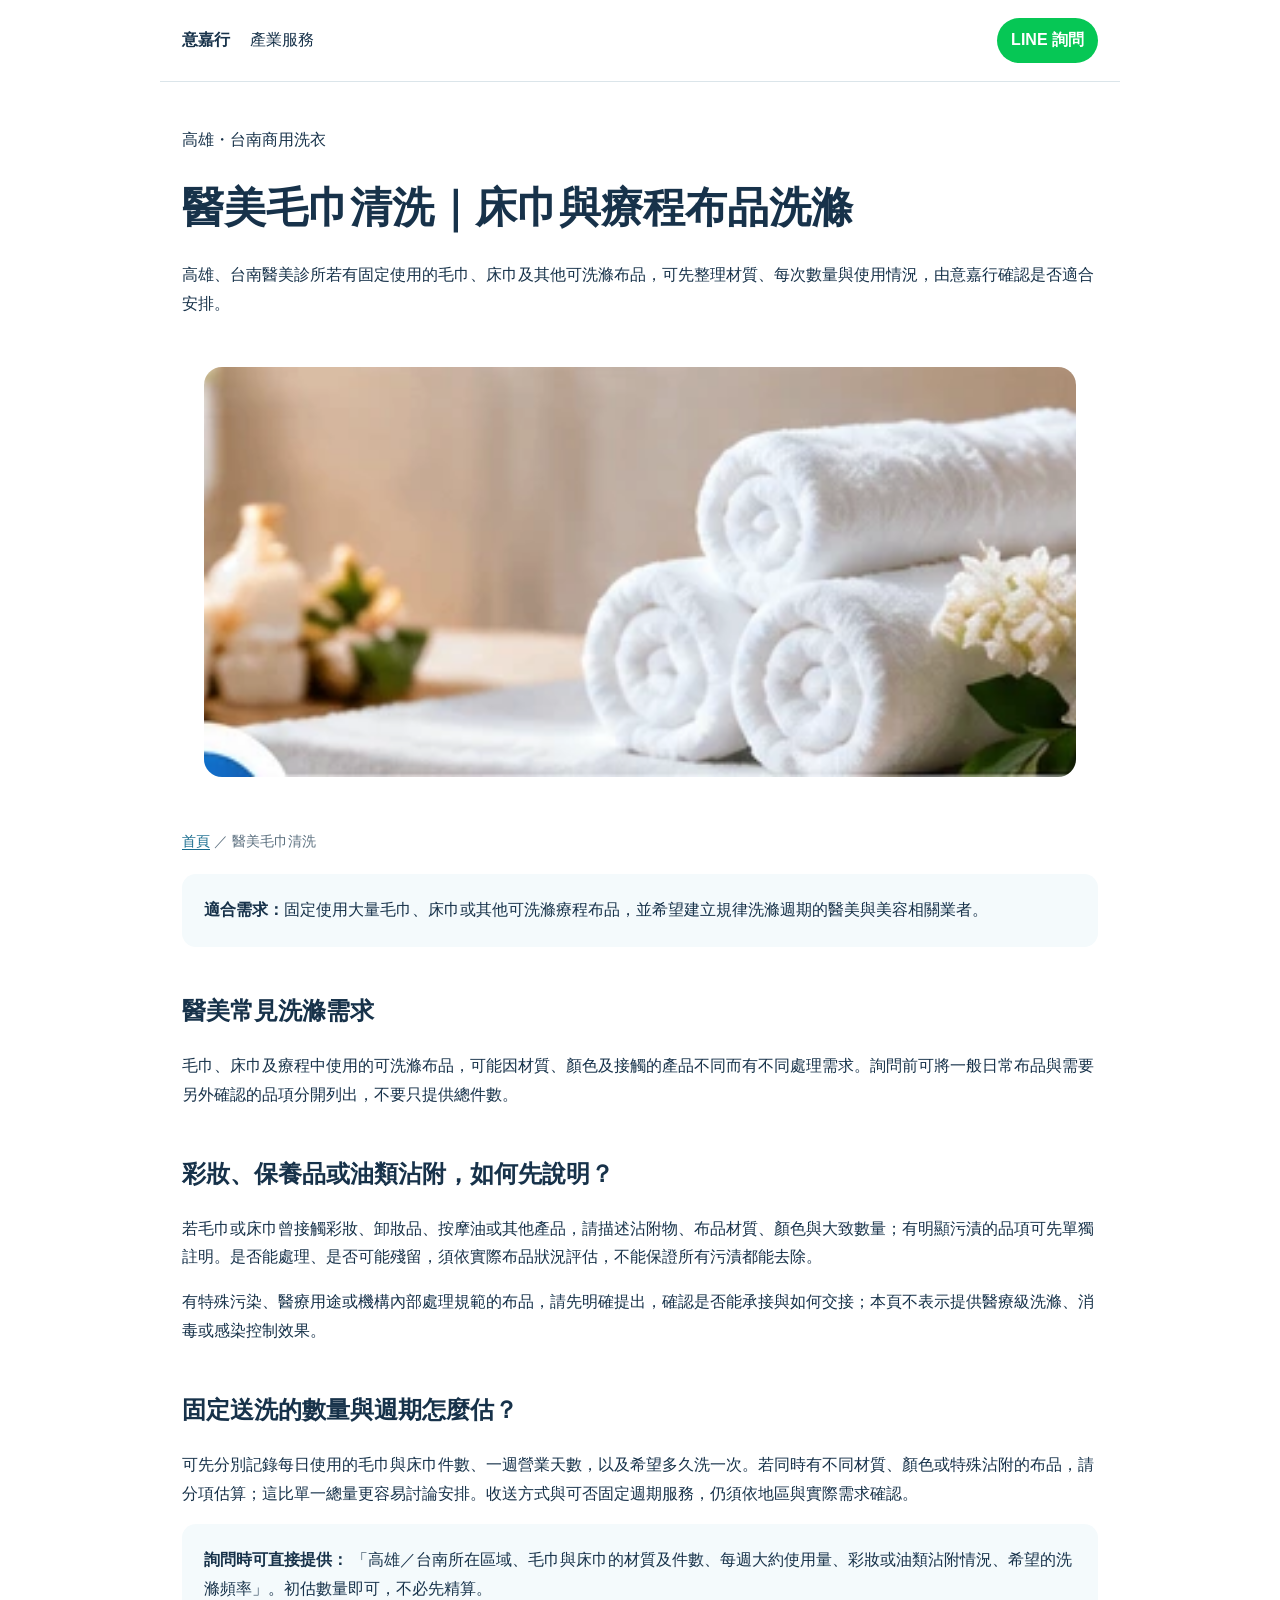
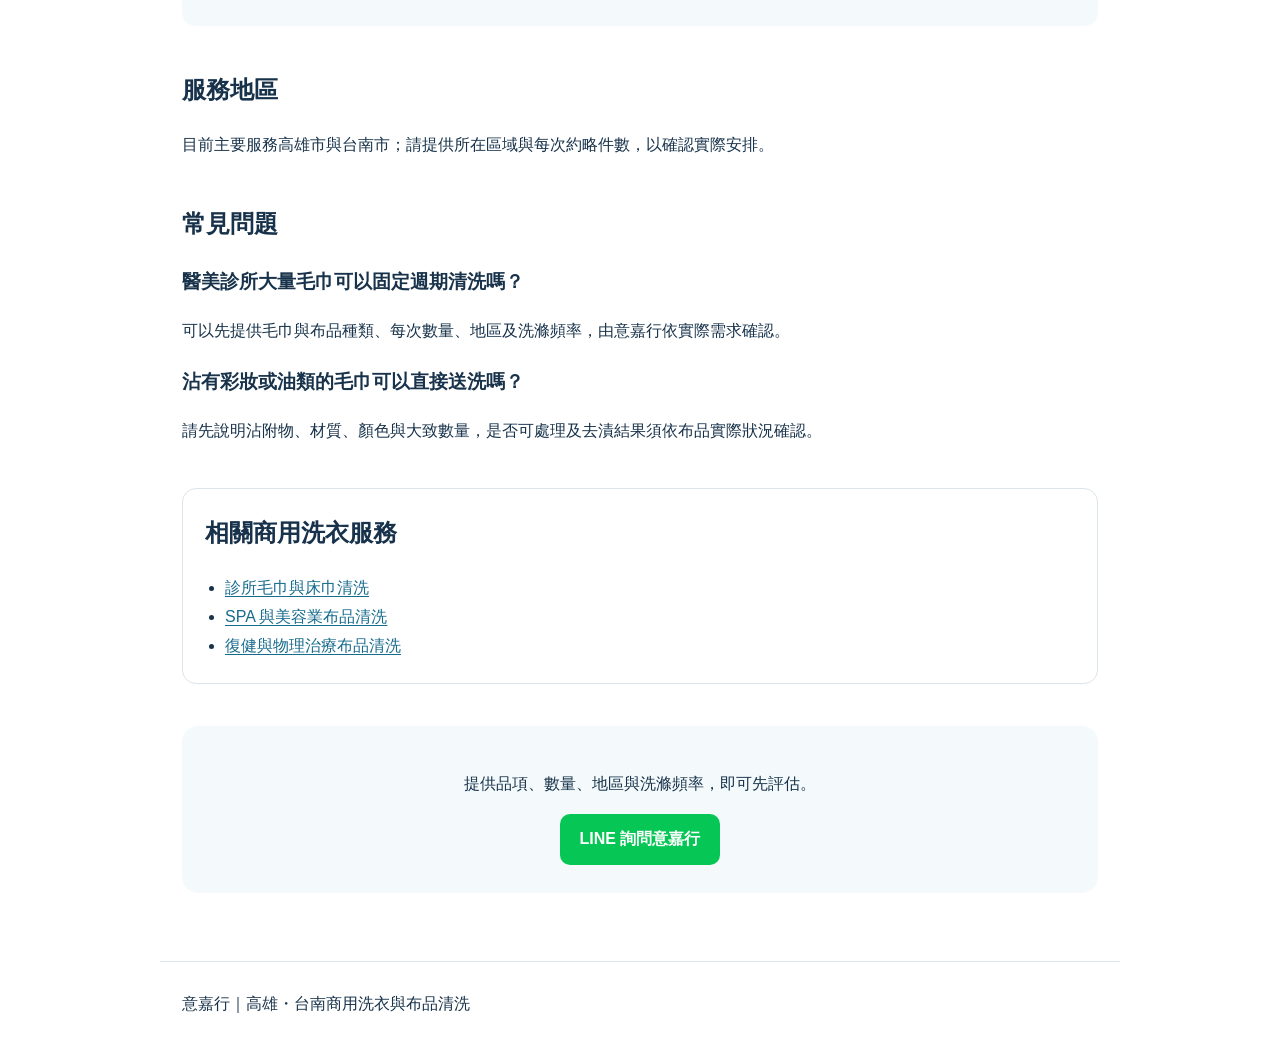
==== aesthetic-laundry.html @ 93cf802d "Add practical aesthetic laundry intake guidance" ====
<!doctype html>
<html lang="zh-Hant">
  <head>
    <meta charset="utf-8" />
    <meta name="viewport" content="width=device-width,initial-scale=1" />
    <title>高雄醫美毛巾清洗｜床巾與商用布品洗滌｜意嘉行</title>
    <meta
      name="description"
      content="高雄醫美毛巾與床巾清洗怎麼詢問？先整理材質、每週使用量、彩妝或油類沾附情況與洗滌頻率。意嘉行服務高雄、台南，實際可承接品項須確認。"
    />
    <meta name="robots" content="index,follow" />
    <meta name="theme-color" content="#17324a" />
    <meta property="og:locale" content="zh_TW" />
    <meta property="og:type" content="website" />
    <meta property="og:site_name" content="意嘉行" />
    <meta property="og:title" content="高雄醫美毛巾清洗｜意嘉行" />
    <meta
      property="og:description"
      content="高雄、台南醫美診所毛巾、床巾與可洗滌布品的商用洗衣服務。"
    />
    <meta
      property="og:url"
      content="https://dsf430-stack.github.io/myfirstproject/aesthetic-laundry.html"
    />
    <meta
      property="og:image"
      content="https://dsf430-stack.github.io/myfirstproject/service-linens.webp"
    />
    <link
      rel="canonical"
      href="https://dsf430-stack.github.io/myfirstproject/aesthetic-laundry.html"
    />
    <link rel="icon" href="favicon.svg" type="image/svg+xml" />
    <style>
      body {
        margin: 0;
        font-family: Arial, "Noto Sans TC", sans-serif;
        color: #17324a;
        line-height: 1.8;
      }
      header,
      main,
      footer {
        max-width: 960px;
        margin: auto;
        padding: 28px 22px;
      }
      nav {
        padding: 18px 22px;
        border-bottom: 1px solid #dbe5ea;
      }
      nav a {
        color: #17324a;
        text-decoration: none;
        margin-right: 18px;
      }
      h1 {
        font-size: 42px;
        line-height: 1.2;
      }
      h2 {
        margin-top: 42px;
      }
      .box {
        background: #f4fafc;
        padding: 22px;
        border-radius: 14px;
      }
      footer {
        border-top: 1px solid #dbe5ea;
        margin-top: 40px;
      }
    </style>
    <link rel="stylesheet" href="service-pages.css" />
    <script type="application/ld+json">
      {
        "@context": "https://schema.org",
        "@graph": [
          {
            "@type": "Service",
            "@id": "https://dsf430-stack.github.io/myfirstproject/aesthetic-laundry.html#service",
            "url": "https://dsf430-stack.github.io/myfirstproject/aesthetic-laundry.html",
            "name": "醫美毛巾與布品清洗服務",
            "provider": {
              "@id": "https://dsf430-stack.github.io/myfirstproject/#business"
            },
            "areaServed": ["高雄市", "台南市"],
            "serviceType": [
              "醫美毛巾清洗",
              "床巾清洗",
              "療程布品清洗",
              "商用洗衣"
            ]
          },
          {
            "@type": "WebPage",
            "@id": "https://dsf430-stack.github.io/myfirstproject/aesthetic-laundry.html#webpage",
            "url": "https://dsf430-stack.github.io/myfirstproject/aesthetic-laundry.html",
            "name": "高雄醫美毛巾清洗｜床巾與商用布品洗滌｜意嘉行",
            "isPartOf": {
              "@id": "https://dsf430-stack.github.io/myfirstproject/#website"
            },
            "about": {
              "@id": "https://dsf430-stack.github.io/myfirstproject/aesthetic-laundry.html#service"
            },
            "inLanguage": "zh-Hant"
          },
          {
            "@type": "BreadcrumbList",
            "itemListElement": [
              {
                "@type": "ListItem",
                "position": 1,
                "name": "意嘉行",
                "item": "https://dsf430-stack.github.io/myfirstproject/"
              },
              {
                "@type": "ListItem",
                "position": 2,
                "name": "醫美毛巾清洗",
                "item": "https://dsf430-stack.github.io/myfirstproject/aesthetic-laundry.html"
              }
            ]
          },
          {
            "@type": "FAQPage",
            "mainEntity": [
              {
                "@type": "Question",
                "name": "醫美診所大量毛巾可以固定週期清洗嗎？",
                "acceptedAnswer": {
                  "@type": "Answer",
                  "text": "可以先提供毛巾與布品種類、每次數量、地區及洗滌頻率，由意嘉行依實際需求確認。"
                }
              },
              {
                "@type": "Question",
                "name": "沾有彩妝或油類的毛巾可以直接送洗嗎？",
                "acceptedAnswer": {
                  "@type": "Answer",
                  "text": "請先說明沾附物、材質、顏色與大致數量，是否可處理及去漬結果須依布品實際狀況確認。"
                }
              }
            ]
          }
        ]
      }
    </script>
  </head>
  <body>
    <nav>
      <a href="./"><b>意嘉行</b></a
      ><a href="./#industries">產業服務</a
      ><a class="cta" href="./#contact">LINE 詢問</a>
    </nav>
    <header>
      <p>高雄・台南商用洗衣</p>
      <h1>醫美毛巾清洗｜床巾與療程布品洗滌</h1>
      <p>
        高雄、台南醫美診所若有固定使用的毛巾、床巾及其他可洗滌布品，可先整理材質、每次數量與使用情況，由意嘉行確認是否適合安排。
      </p>
    </header>
    <figure class="service-photo">
      <img src="service-linens.webp" alt="商用毛巾與床巾洗滌布品示意" loading="eager" decoding="async" />
    </figure>
    <main>
      <div class="breadcrumb"><a href="./">首頁</a> ／ 醫美毛巾清洗</div>
      <div class="box">
        <strong>適合需求：</strong
        >固定使用大量毛巾、床巾或其他可洗滌療程布品，並希望建立規律洗滌週期的醫美與美容相關業者。
      </div>
      <h2>醫美常見洗滌需求</h2>
      <p>
        毛巾、床巾及療程中使用的可洗滌布品，可能因材質、顏色及接觸的產品不同而有不同處理需求。詢問前可將一般日常布品與需要另外確認的品項分開列出，不要只提供總件數。
      </p>
      <h2>彩妝、保養品或油類沾附，如何先說明？</h2>
      <p>
        若毛巾或床巾曾接觸彩妝、卸妝品、按摩油或其他產品，請描述沾附物、布品材質、顏色與大致數量；有明顯污漬的品項可先單獨註明。是否能處理、是否可能殘留，須依實際布品狀況評估，不能保證所有污漬都能去除。
      </p>
      <p>
        有特殊污染、醫療用途或機構內部處理規範的布品，請先明確提出，確認是否能承接與如何交接；本頁不表示提供醫療級洗滌、消毒或感染控制效果。
      </p>
      <h2>固定送洗的數量與週期怎麼估？</h2>
      <p>
        可先分別記錄每日使用的毛巾與床巾件數、一週營業天數，以及希望多久洗一次。若同時有不同材質、顏色或特殊沾附的布品，請分項估算；這比單一總量更容易討論安排。收送方式與可否固定週期服務，仍須依地區與實際需求確認。
      </p>
      <div class="box">
        <strong>詢問時可直接提供：</strong>
        「高雄／台南所在區域、毛巾與床巾的材質及件數、每週大約使用量、彩妝或油類沾附情況、希望的洗滌頻率」。初估數量即可，不必先精算。
      </div>
      <h2>服務地區</h2>
      <p>目前主要服務高雄市與台南市；請提供所在區域與每次約略件數，以確認實際安排。</p>
      <h2>常見問題</h2>
      <h3>醫美診所大量毛巾可以固定週期清洗嗎？</h3>
      <p>
        可以先提供毛巾與布品種類、每次數量、地區及洗滌頻率，由意嘉行依實際需求確認。
      </p>
      <h3>沾有彩妝或油類的毛巾可以直接送洗嗎？</h3>
      <p>
        請先說明沾附物、材質、顏色與大致數量，是否可處理及去漬結果須依布品實際狀況確認。
      </p>
      <section class="related">
        <h2>相關商用洗衣服務</h2>
        <ul>
          <li><a href="clinic-laundry.html">診所毛巾與床巾清洗</a></li>
          <li><a href="salon-spa-laundry.html">SPA 與美容業布品清洗</a></li>
          <li><a href="rehab-laundry.html">復健與物理治療布品清洗</a></li>
        </ul>
      </section>
      <div class="contact-cta">
        <p>提供品項、數量、地區與洗滌頻率，即可先評估。</p>
        <a href="https://line.me/ti/p/~gov1977" target="_blank" rel="noopener"
          >LINE 詢問意嘉行</a
        >
      </div>
    </main>
    <footer>意嘉行｜高雄・台南商用洗衣與布品清洗</footer>
  </body>
</html>
---- service-pages.css ----
:root {
  --ink: #17324a;
  --muted: #5d7180;
  --line: #dbe5ea;
  --soft: #f4fafc;
  --link: #176b8d;
}
* {
  box-sizing: border-box;
}
html {
  scroll-behavior: smooth;
}
body {
  overflow-wrap: break-word;
}
nav {
  display: flex;
  align-items: center;
  gap: 20px;
  max-width: 960px;
  margin: auto;
  white-space: nowrap;
}
nav a {
  margin: 0;
}
nav .cta {
  margin-left: auto;
  background: #06c755;
  color: #fff;
  padding: 8px 14px;
  border-radius: 999px;
  font-weight: 700;
}
.breadcrumb {
  font-size: 14px;
  color: var(--muted);
  margin-bottom: 20px;
}
.breadcrumb a,
.related a,
main a {
  color: var(--link);
  text-decoration: underline;
  text-underline-offset: 3px;
}
.related {
  margin-top: 42px;
  padding: 22px;
  border: 1px solid var(--line);
  border-radius: 14px;
}
.related h2 {
  margin-top: 0;
}
.related ul {
  padding-left: 20px;
  margin-bottom: 0;
}
.contact-cta {
  margin-top: 42px;
  padding: 28px;
  background: var(--soft);
  border-radius: 16px;
  text-align: center;
}
.contact-cta a {
  display: inline-block;
  background: #06c755;
  color: #fff;
  text-decoration: none;
  padding: 11px 20px;
  border-radius: 10px;
  font-weight: 800;
}
@media (max-width: 600px) {
  nav {
    gap: 12px;
    padding: 12px 16px;
    overflow-x: auto;
  }
  nav a {
    font-size: 14px;
  }
  header,
  main,
  footer {
    padding-left: 18px;
    padding-right: 18px;
  }
  h1 {
    font-size: 34px;
    line-height: 1.25;
  }
  h2 {
    font-size: 25px;
    line-height: 1.35;
  }
  .box,
  .related,
  .contact-cta {
    padding: 18px;
  }
}

.service-photo {
  display: block;
  max-width: 916px;
  margin: 4px auto 24px;
  padding: 0 22px;
}
.service-photo img {
  display: block;
  width: 100%;
  max-height: 410px;
  aspect-ratio: 16 / 9;
  object-fit: cover;
  border-radius: 18px;
}
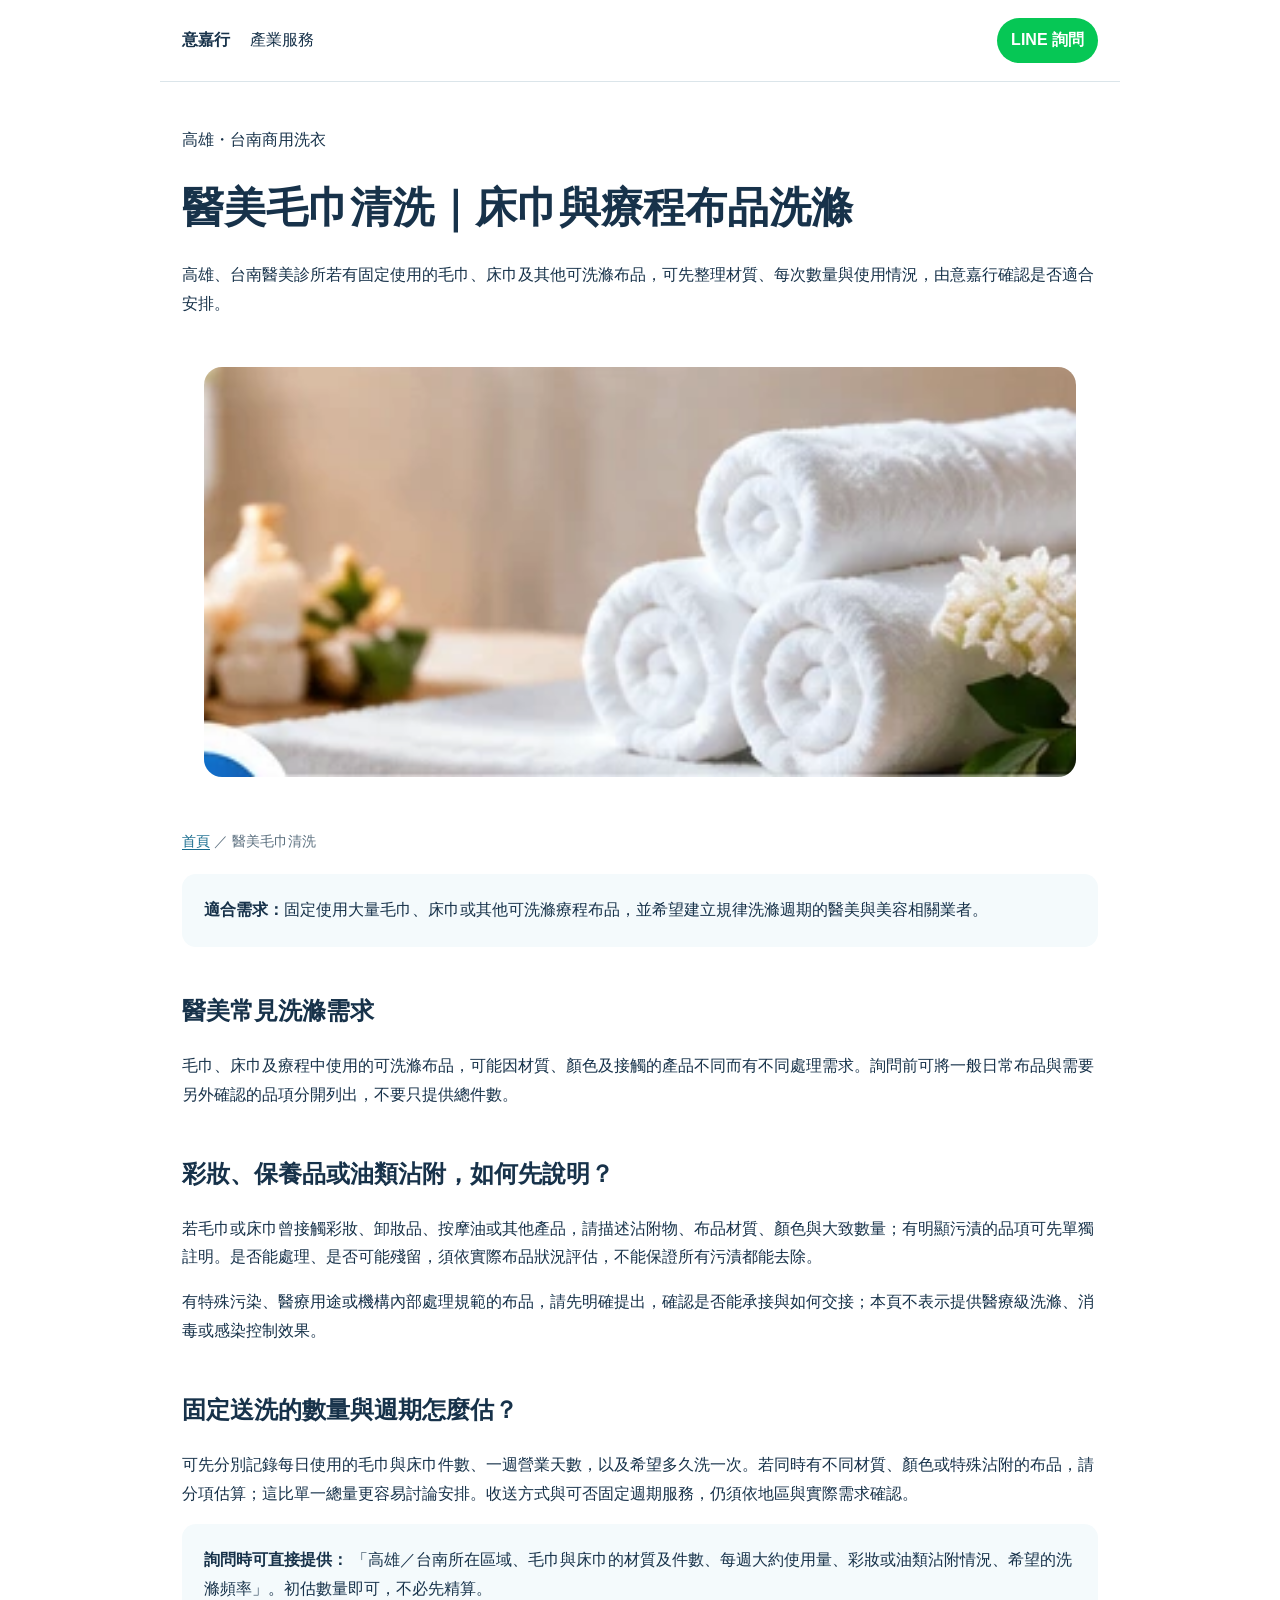
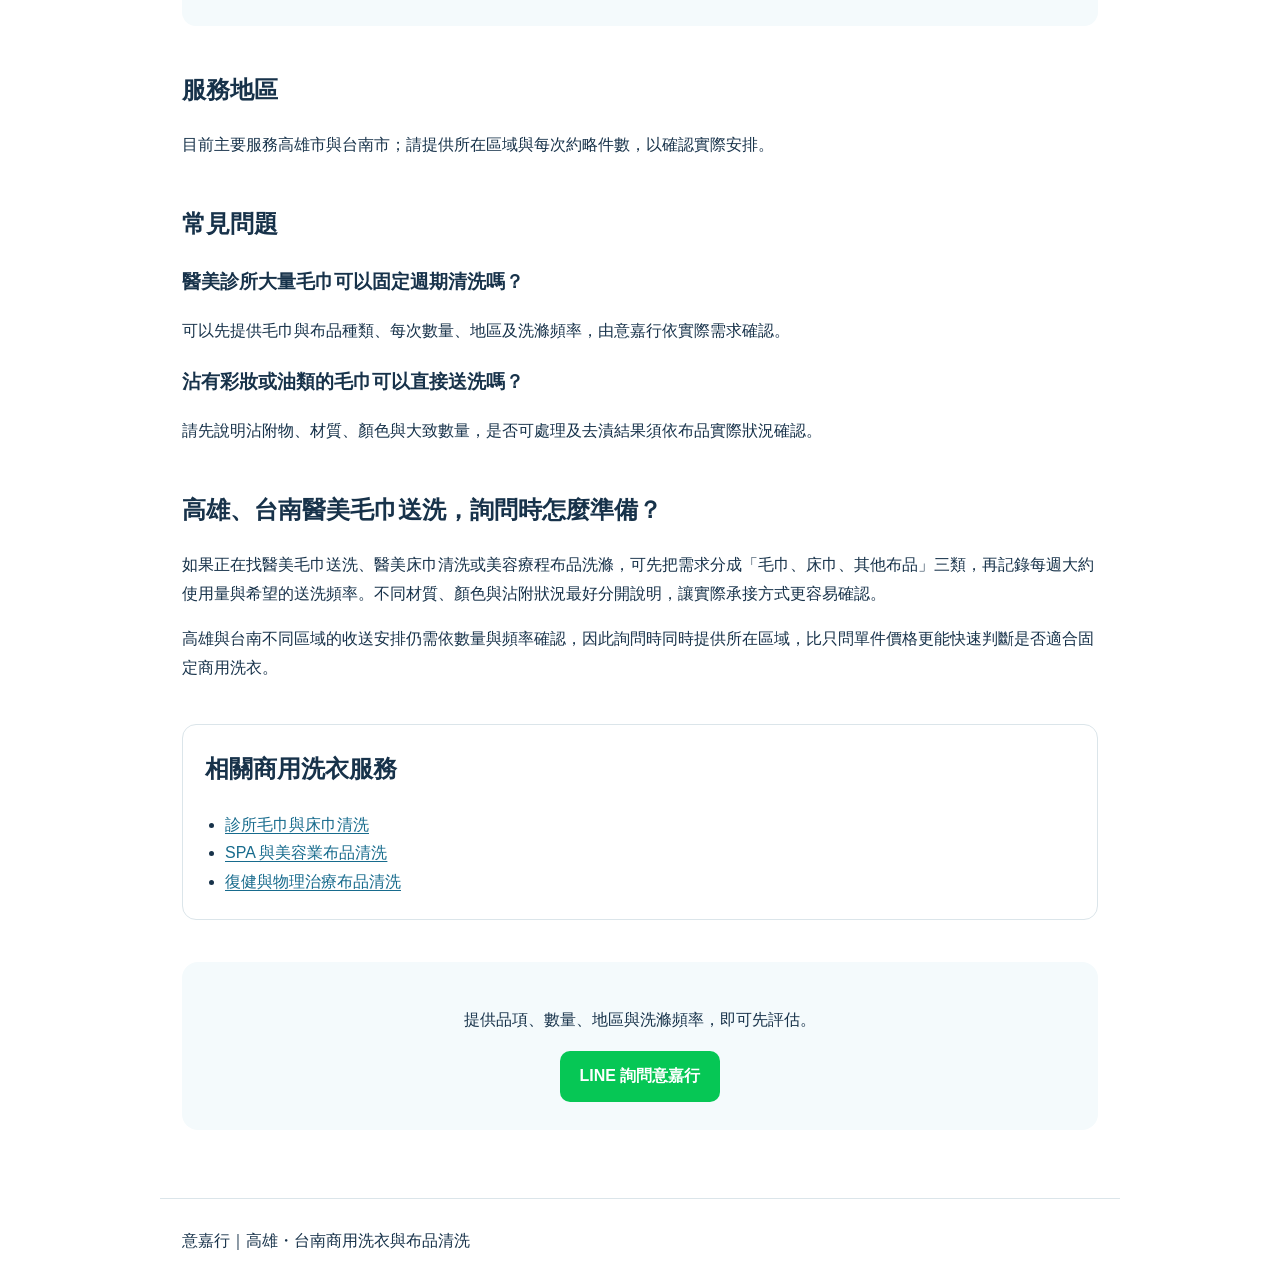
==== commit 47b7be09: "Expand aesthetic-laundry search-intent content" ====
--- a/aesthetic-laundry.html
+++ b/aesthetic-laundry.html
@@ -199,6 +199,11 @@
       <p>
         請先說明沾附物、材質、顏色與大致數量，是否可處理及去漬結果須依布品實際狀況確認。
       </p>
+      <section class="intent-guide">
+        <h2>高雄、台南醫美毛巾送洗，詢問時怎麼準備？</h2>
+        <p>如果正在找醫美毛巾送洗、醫美床巾清洗或美容療程布品洗滌，可先把需求分成「毛巾、床巾、其他布品」三類，再記錄每週大約使用量與希望的送洗頻率。不同材質、顏色與沾附狀況最好分開說明，讓實際承接方式更容易確認。</p>
+        <p>高雄與台南不同區域的收送安排仍需依數量與頻率確認，因此詢問時同時提供所在區域，比只問單件價格更能快速判斷是否適合固定商用洗衣。</p>
+      </section>
       <section class="related">
         <h2>相關商用洗衣服務</h2>
         <ul>
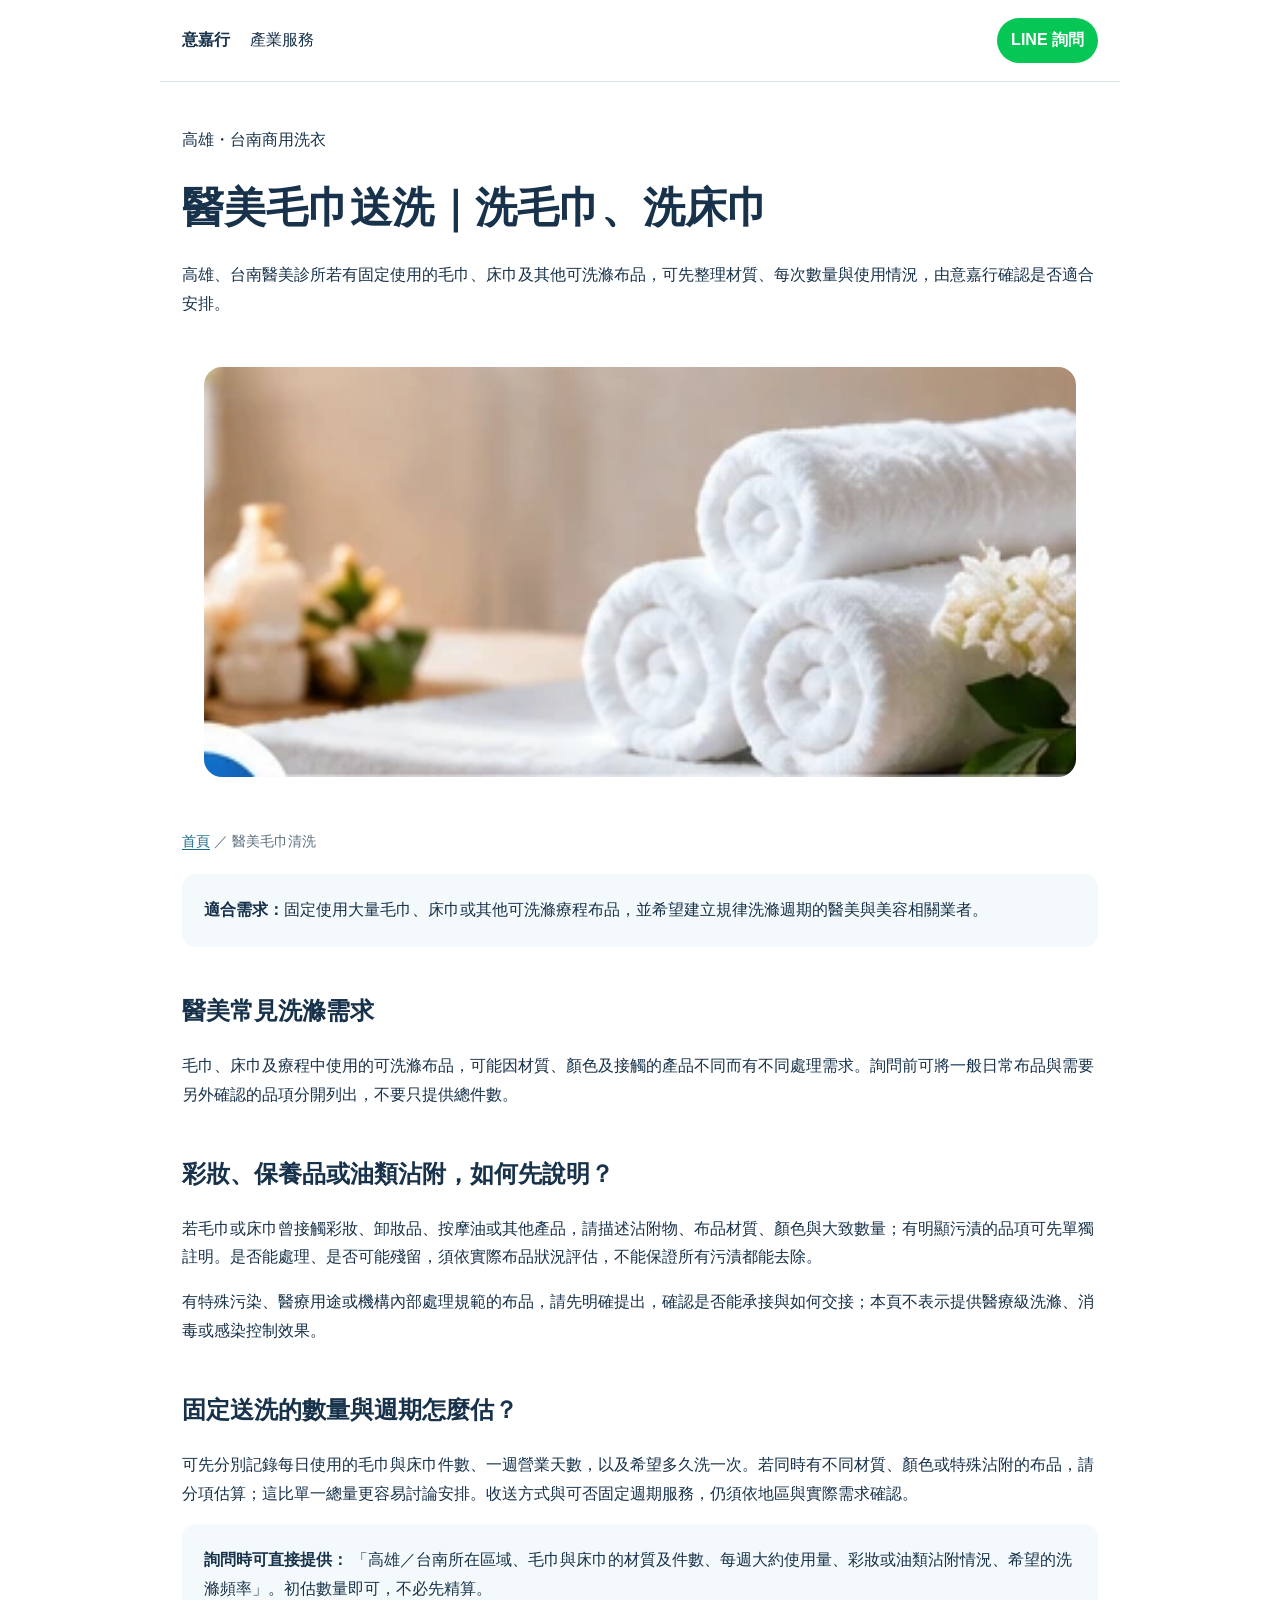
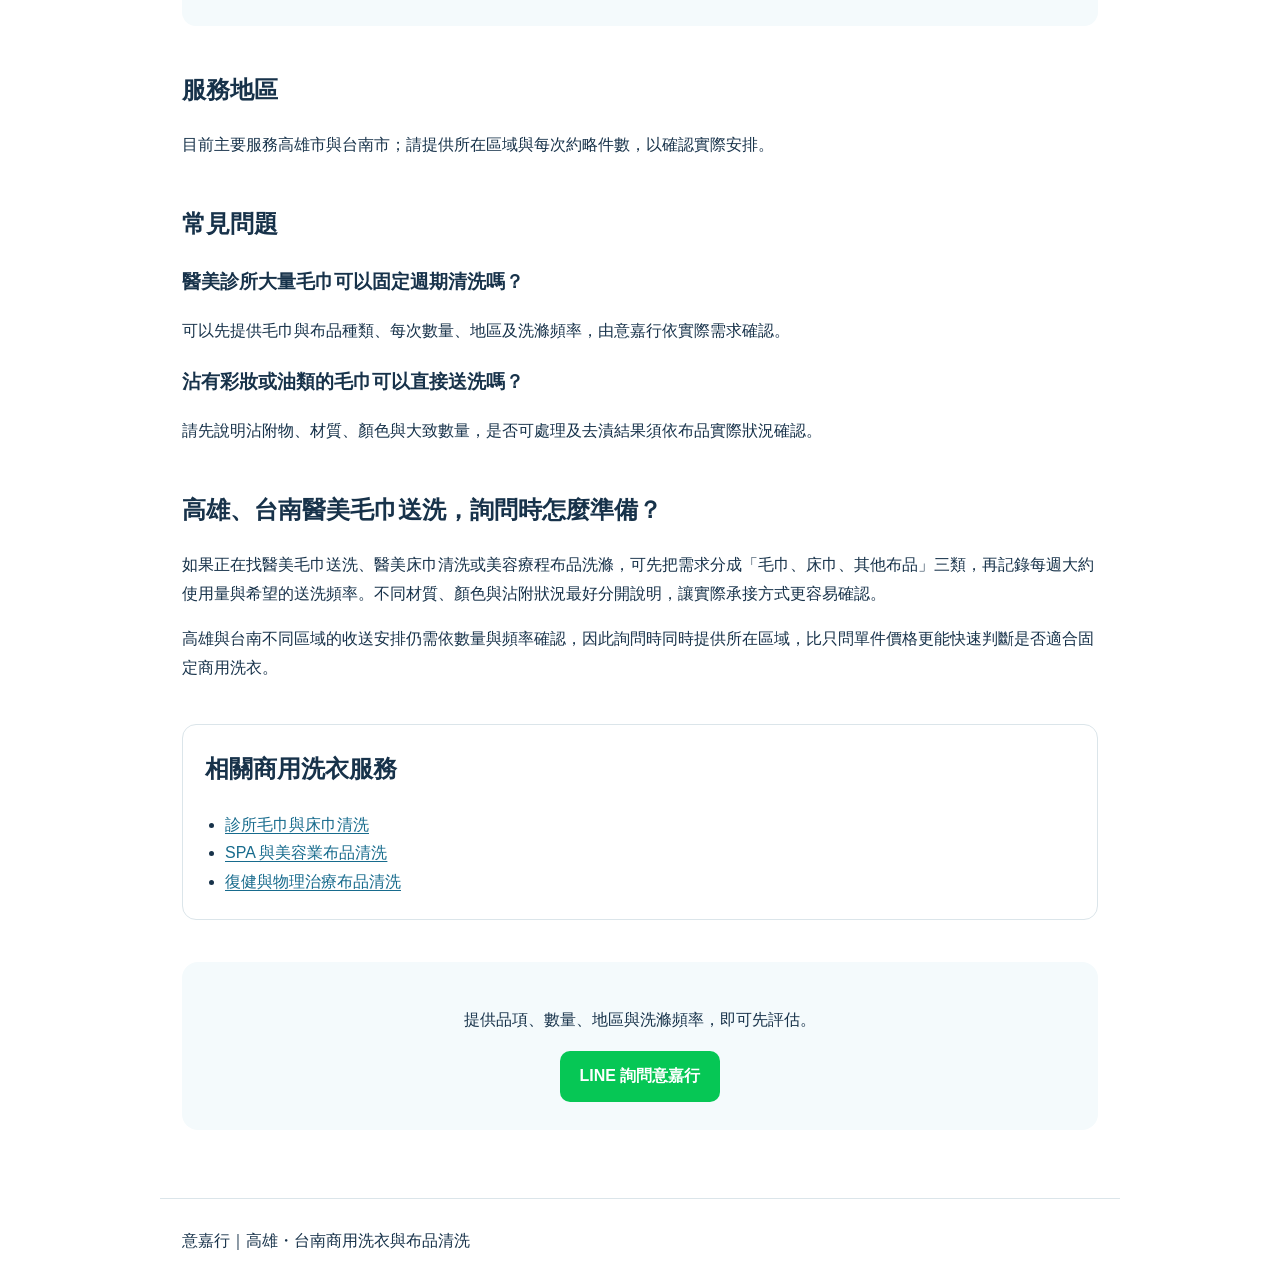
==== commit 6d28d1ff: "Use natural customer search language on aesthetic-laundry.html" ====
--- a/aesthetic-laundry.html
+++ b/aesthetic-laundry.html
@@ -3,7 +3,7 @@
   <head>
     <meta charset="utf-8" />
     <meta name="viewport" content="width=device-width,initial-scale=1" />
-    <title>高雄醫美毛巾清洗｜床巾與商用布品洗滌｜意嘉行</title>
+    <title>醫美毛巾送洗｜高雄台南洗毛巾、洗床巾｜意嘉行</title>
     <meta
       name="description"
       content="高雄醫美毛巾與床巾清洗怎麼詢問？先整理材質、每週使用量、彩妝或油類沾附情況與洗滌頻率。意嘉行服務高雄、台南，實際可承接品項須確認。"
@@ -96,7 +96,7 @@
             "@type": "WebPage",
             "@id": "https://dsf430-stack.github.io/myfirstproject/aesthetic-laundry.html#webpage",
             "url": "https://dsf430-stack.github.io/myfirstproject/aesthetic-laundry.html",
-            "name": "高雄醫美毛巾清洗｜床巾與商用布品洗滌｜意嘉行",
+            "name": "醫美毛巾送洗｜高雄台南洗毛巾、洗床巾｜意嘉行",
             "isPartOf": {
               "@id": "https://dsf430-stack.github.io/myfirstproject/#website"
             },
@@ -155,7 +155,7 @@
     </nav>
     <header>
       <p>高雄・台南商用洗衣</p>
-      <h1>醫美毛巾清洗｜床巾與療程布品洗滌</h1>
+      <h1>醫美毛巾送洗｜洗毛巾、洗床巾</h1>
       <p>
         高雄、台南醫美診所若有固定使用的毛巾、床巾及其他可洗滌布品，可先整理材質、每次數量與使用情況，由意嘉行確認是否適合安排。
       </p>
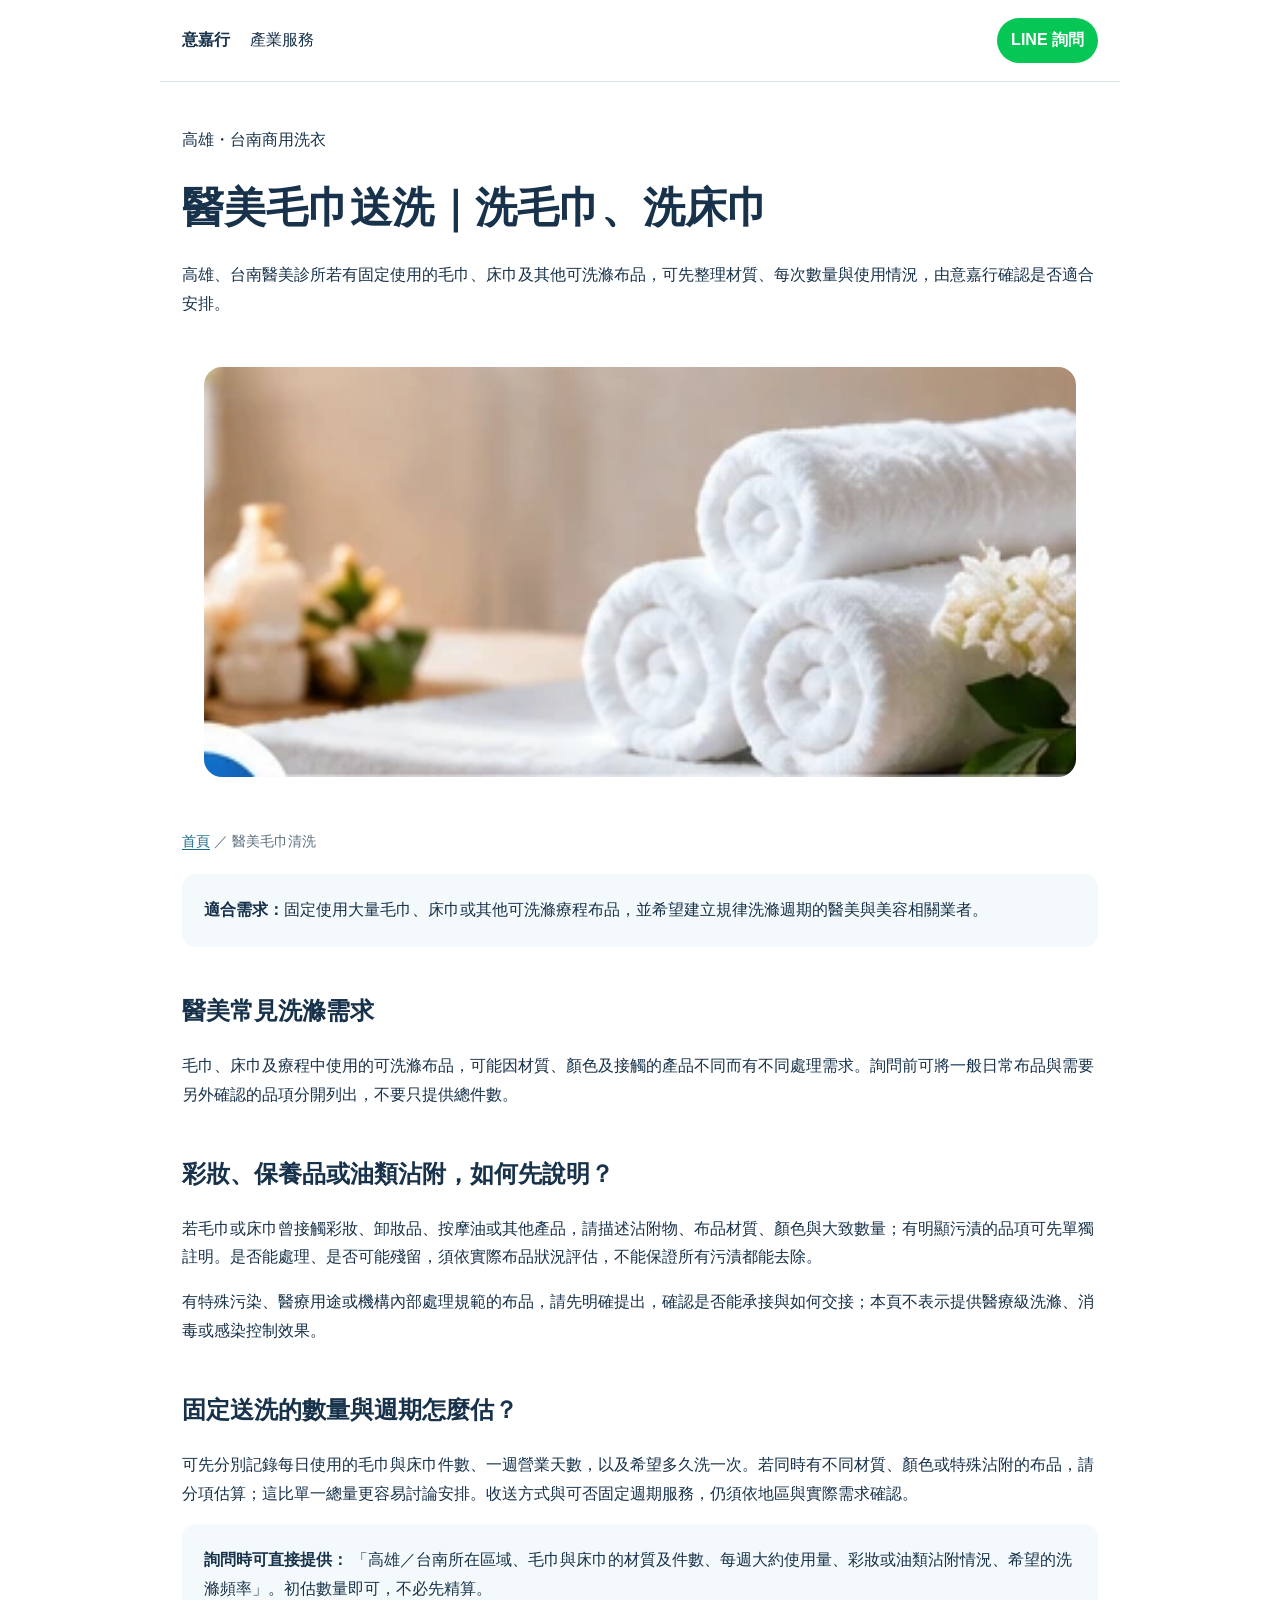
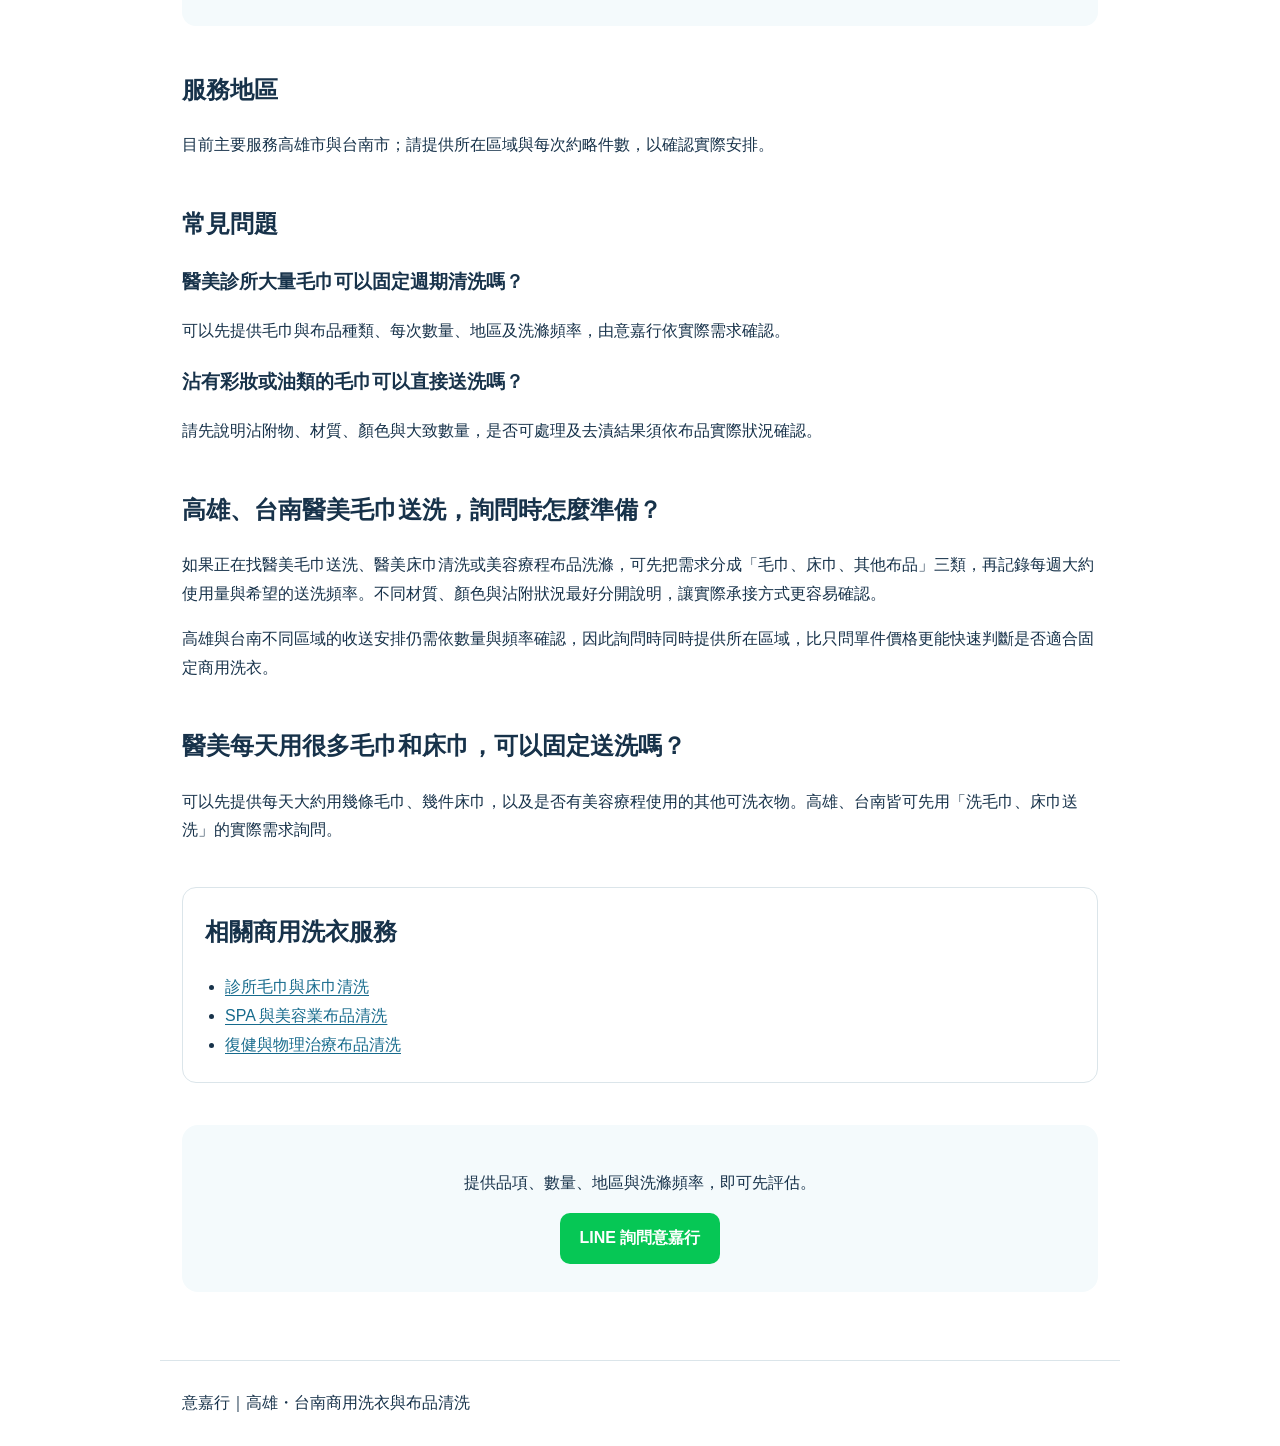
==== commit 4c10e52b: "Add everyday-language search questions to aesthetic-laundry.html" ====
--- a/aesthetic-laundry.html
+++ b/aesthetic-laundry.html
@@ -204,6 +204,7 @@
         <p>如果正在找醫美毛巾送洗、醫美床巾清洗或美容療程布品洗滌，可先把需求分成「毛巾、床巾、其他布品」三類，再記錄每週大約使用量與希望的送洗頻率。不同材質、顏色與沾附狀況最好分開說明，讓實際承接方式更容易確認。</p>
         <p>高雄與台南不同區域的收送安排仍需依數量與頻率確認，因此詢問時同時提供所在區域，比只問單件價格更能快速判斷是否適合固定商用洗衣。</p>
       </section>
+      <section class="intent-guide"><h2>醫美每天用很多毛巾和床巾，可以固定送洗嗎？</h2><p>可以先提供每天大約用幾條毛巾、幾件床巾，以及是否有美容療程使用的其他可洗衣物。高雄、台南皆可先用「洗毛巾、床巾送洗」的實際需求詢問。</p></section>
       <section class="related">
         <h2>相關商用洗衣服務</h2>
         <ul>
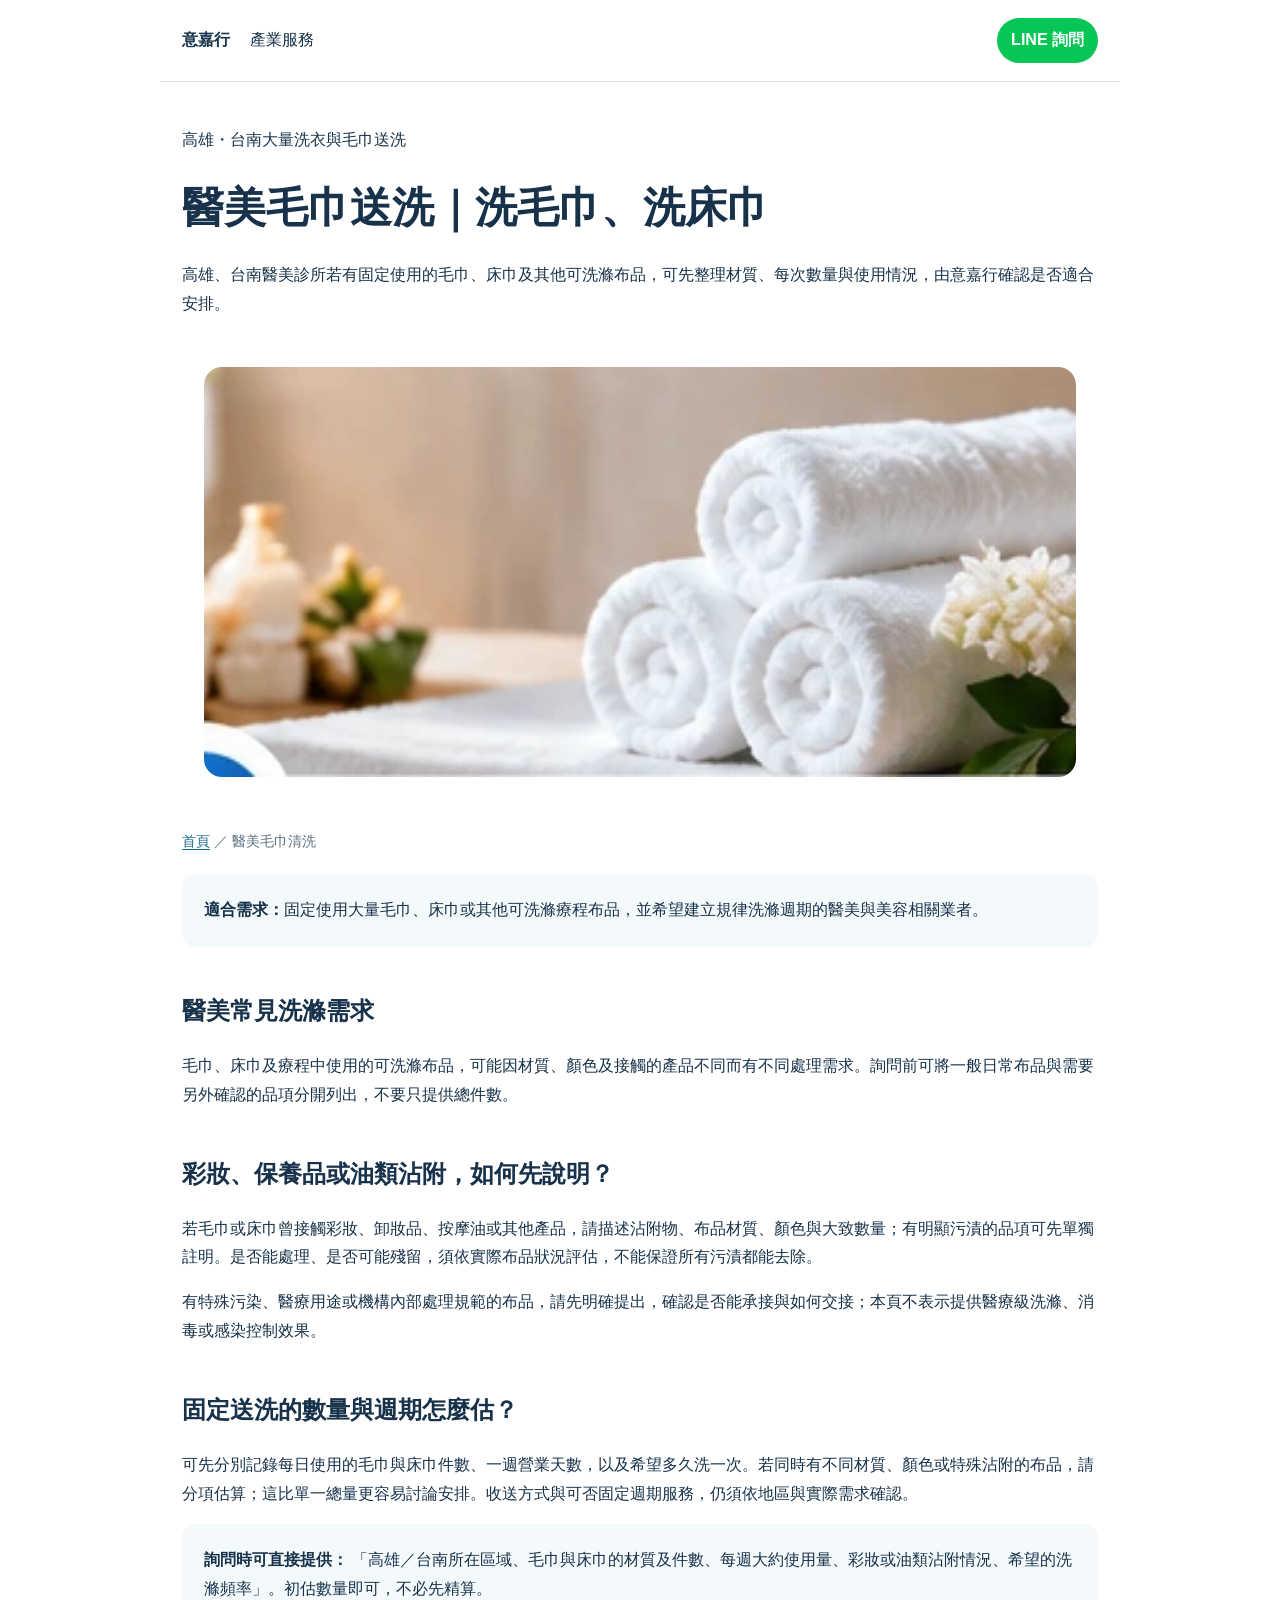
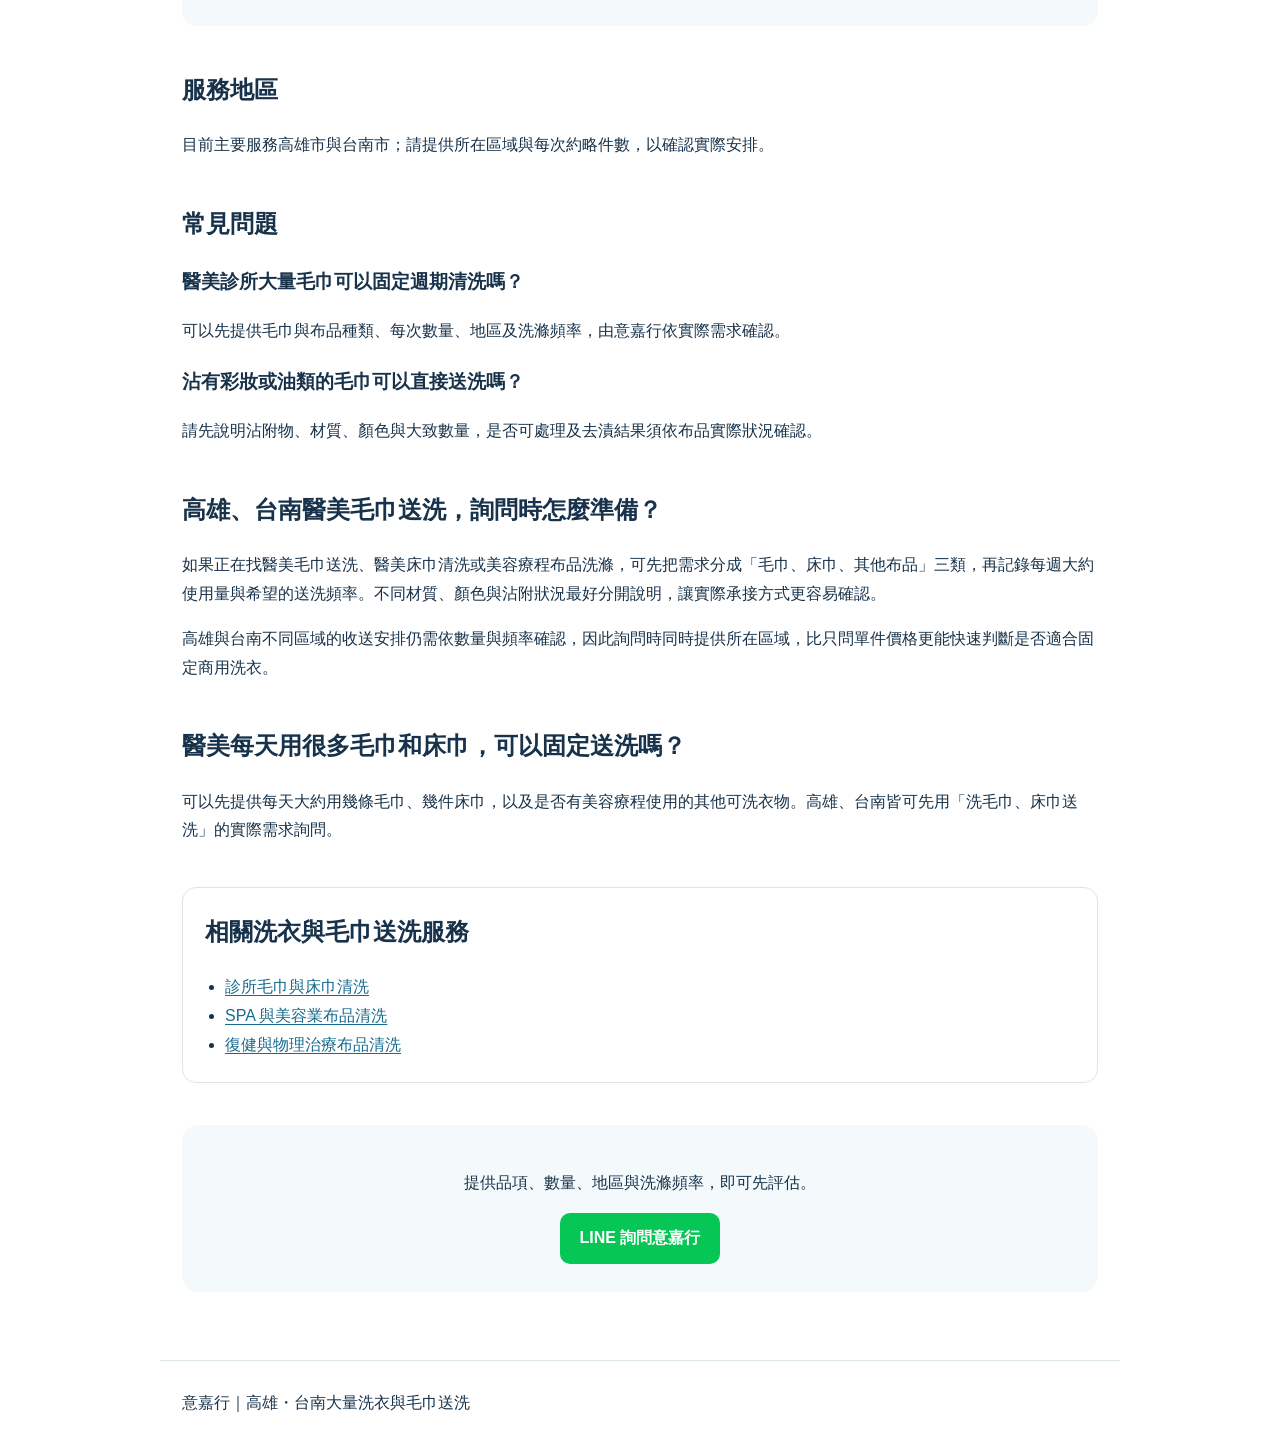
==== commit 07f03fb5: "Reduce repetitive industry jargon on aesthetic-laundry.html" ====
--- a/aesthetic-laundry.html
+++ b/aesthetic-laundry.html
@@ -154,7 +154,7 @@
       ><a class="cta" href="./#contact">LINE 詢問</a>
     </nav>
     <header>
-      <p>高雄・台南商用洗衣</p>
+      <p>高雄・台南大量洗衣與毛巾送洗</p>
       <h1>醫美毛巾送洗｜洗毛巾、洗床巾</h1>
       <p>
         高雄、台南醫美診所若有固定使用的毛巾、床巾及其他可洗滌布品，可先整理材質、每次數量與使用情況，由意嘉行確認是否適合安排。
@@ -206,7 +206,7 @@
       </section>
       <section class="intent-guide"><h2>醫美每天用很多毛巾和床巾，可以固定送洗嗎？</h2><p>可以先提供每天大約用幾條毛巾、幾件床巾，以及是否有美容療程使用的其他可洗衣物。高雄、台南皆可先用「洗毛巾、床巾送洗」的實際需求詢問。</p></section>
       <section class="related">
-        <h2>相關商用洗衣服務</h2>
+        <h2>相關洗衣與毛巾送洗服務</h2>
         <ul>
           <li><a href="clinic-laundry.html">診所毛巾與床巾清洗</a></li>
           <li><a href="salon-spa-laundry.html">SPA 與美容業布品清洗</a></li>
@@ -220,6 +220,6 @@
         >
       </div>
     </main>
-    <footer>意嘉行｜高雄・台南商用洗衣與布品清洗</footer>
+    <footer>意嘉行｜高雄・台南大量洗衣與毛巾送洗</footer>
   </body>
 </html>
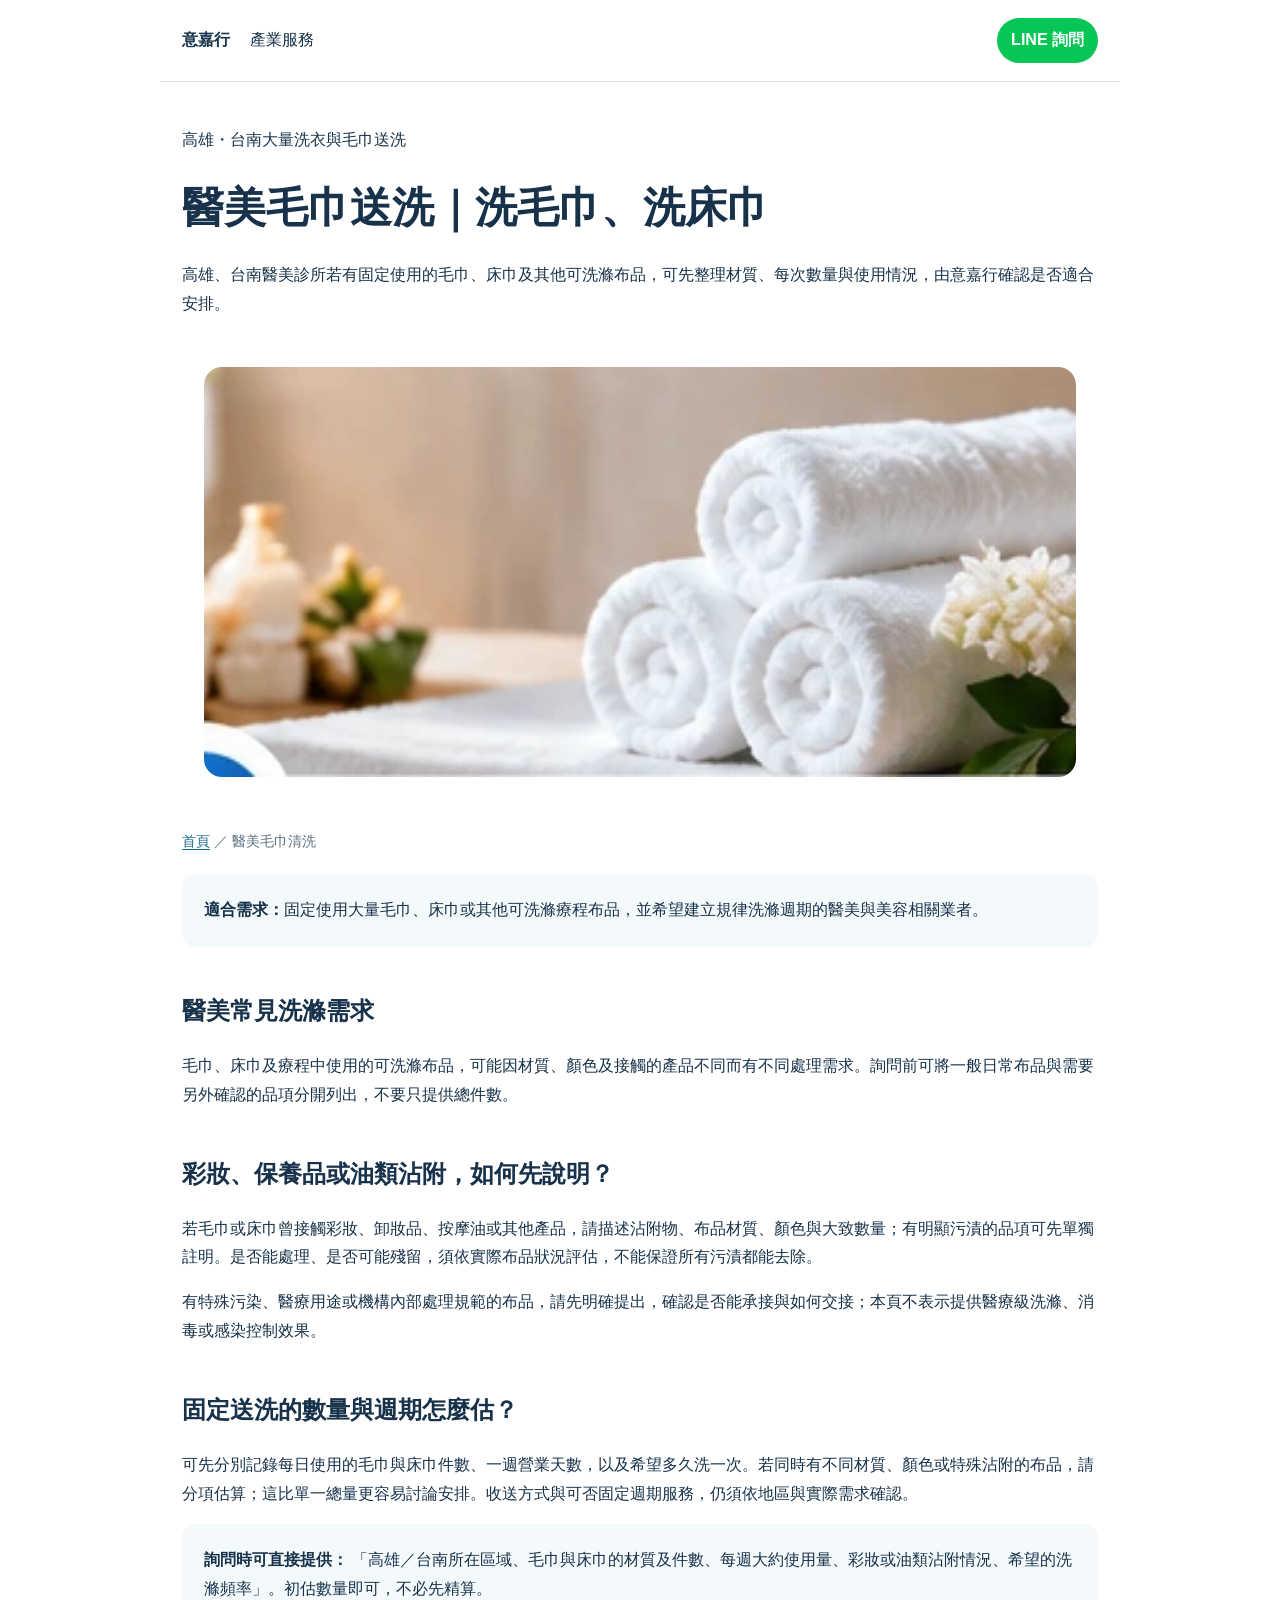
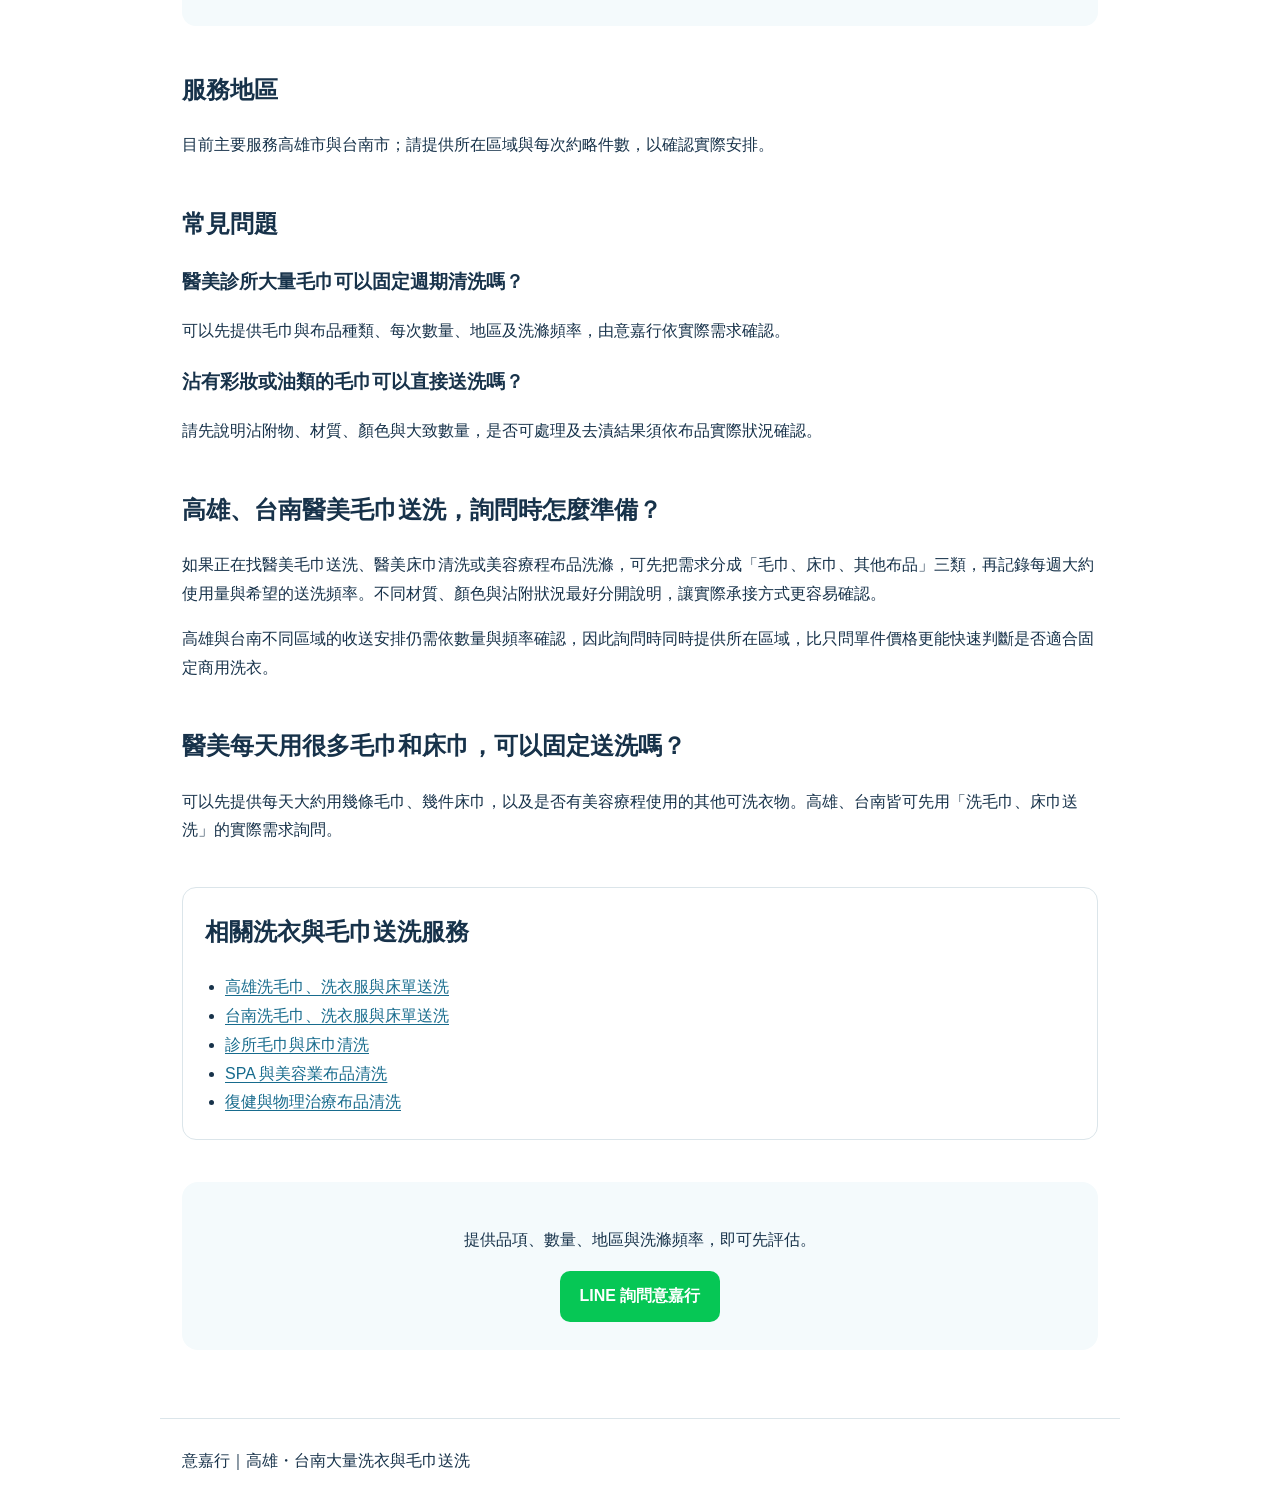
==== commit 2a7d2fae: "Connect aesthetic-laundry.html to Kaohsiung and Tainan service hubs" ====
--- a/aesthetic-laundry.html
+++ b/aesthetic-laundry.html
@@ -208,6 +208,8 @@
       <section class="related">
         <h2>相關洗衣與毛巾送洗服務</h2>
         <ul>
+          <li><a href="kaohsiung-commercial-laundry.html">高雄洗毛巾、洗衣服與床單送洗</a></li>
+          <li><a href="tainan-commercial-laundry.html">台南洗毛巾、洗衣服與床單送洗</a></li>
           <li><a href="clinic-laundry.html">診所毛巾與床巾清洗</a></li>
           <li><a href="salon-spa-laundry.html">SPA 與美容業布品清洗</a></li>
           <li><a href="rehab-laundry.html">復健與物理治療布品清洗</a></li>
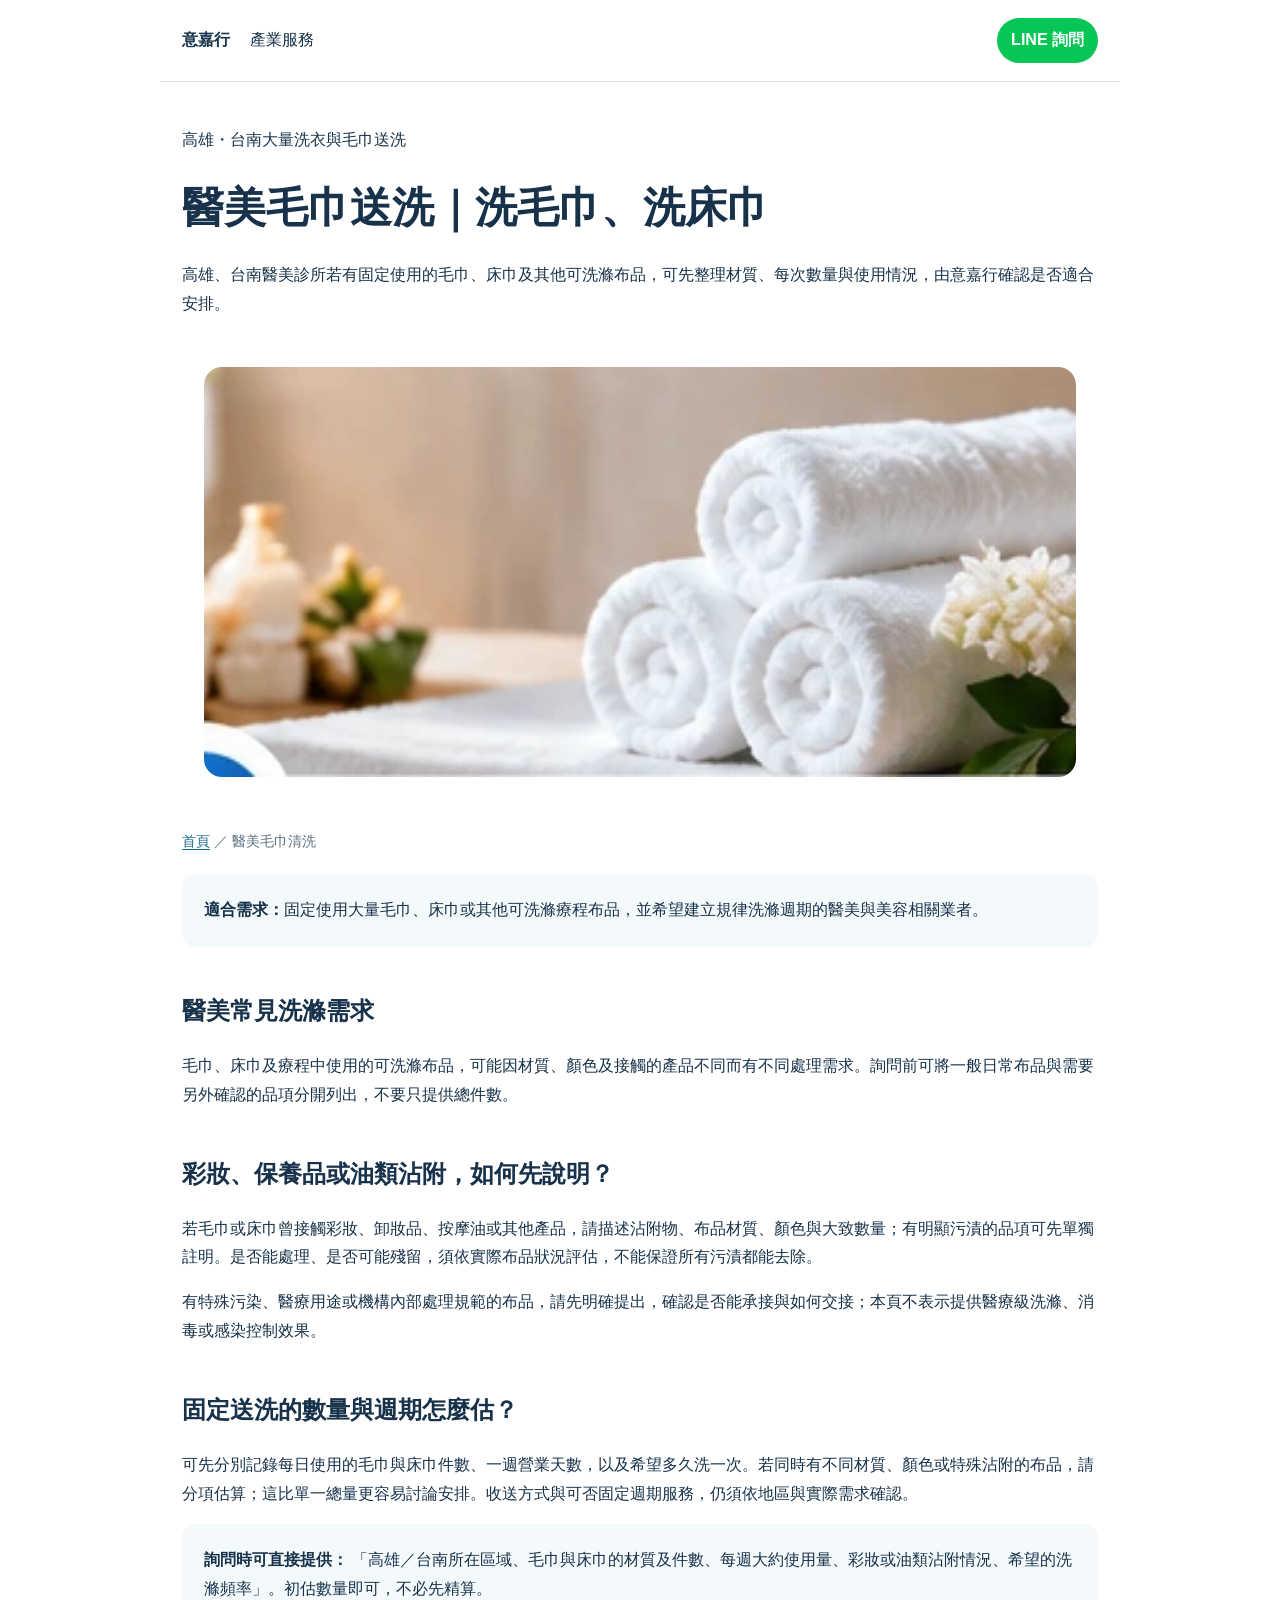
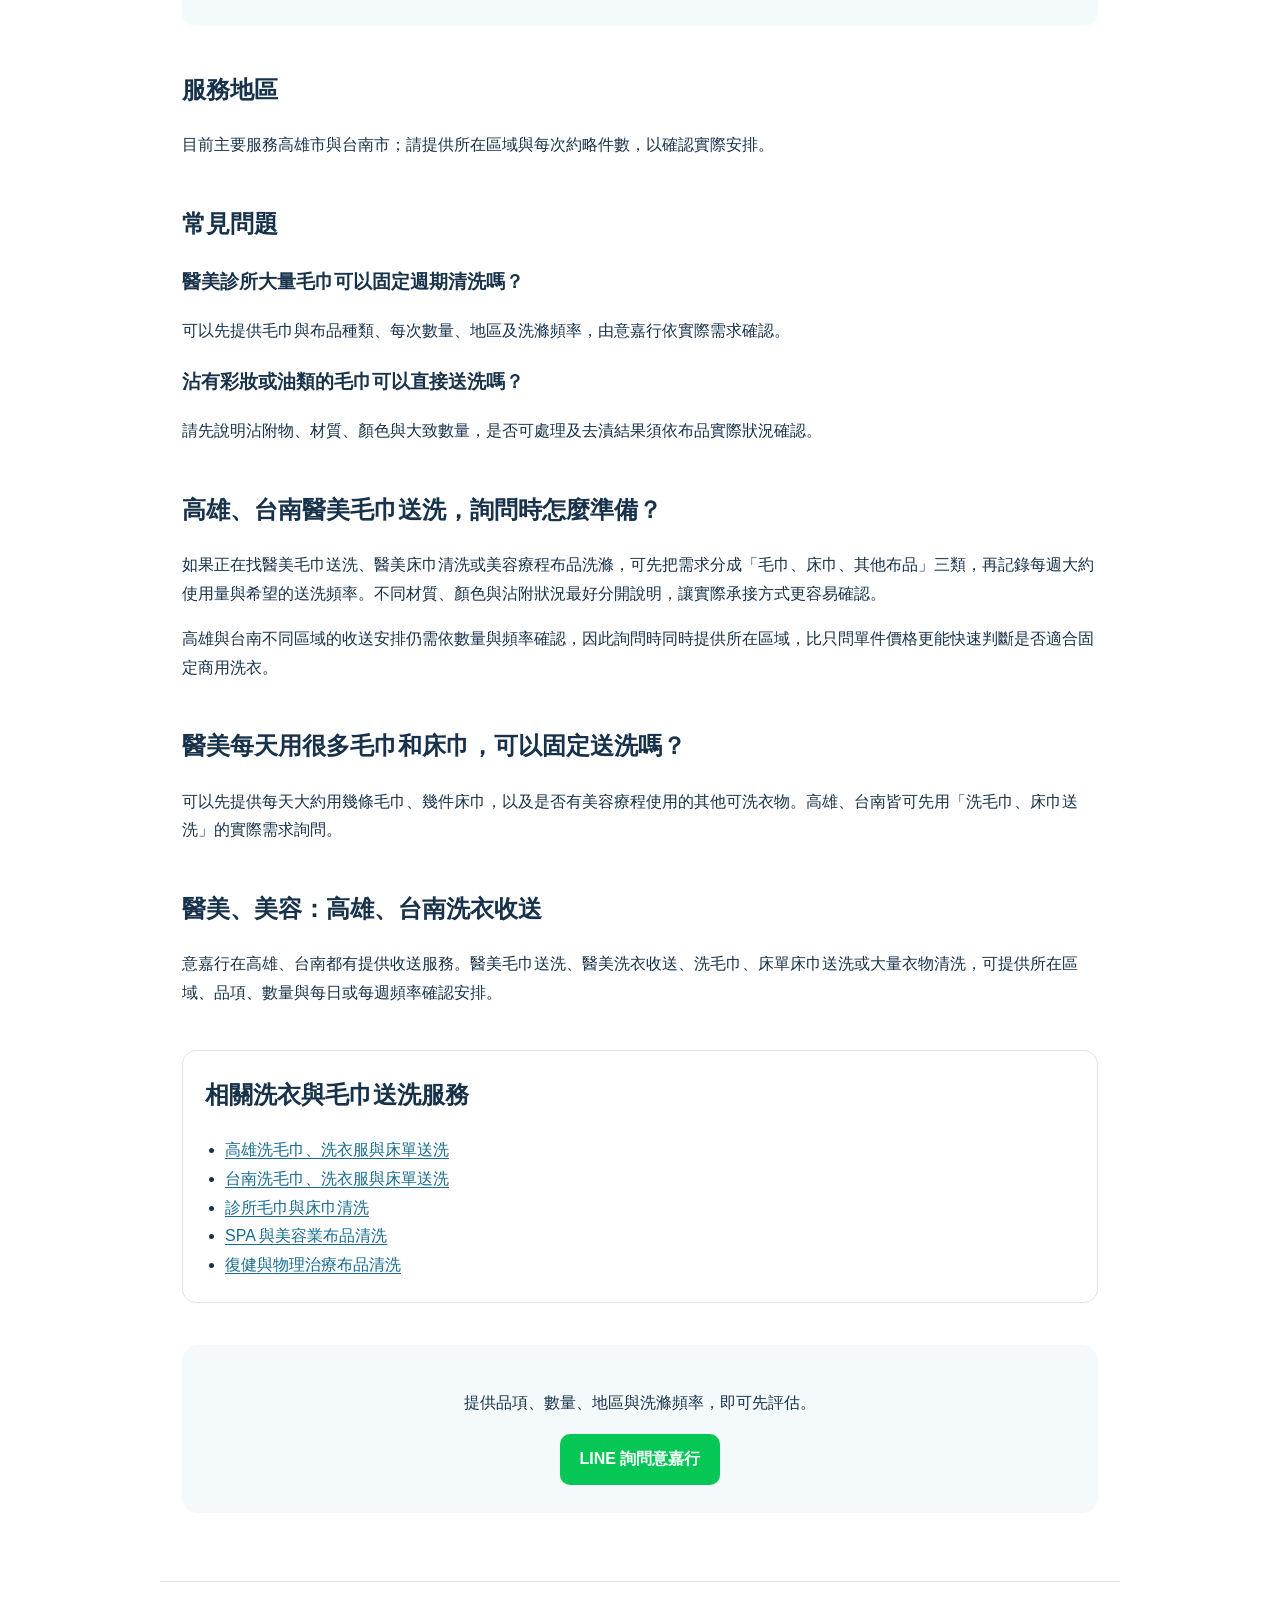
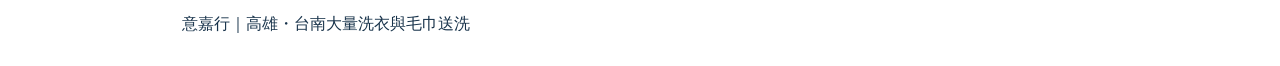
==== commit 2f941d1d: "Add verified pickup delivery search intent to aesthetic-laundry.html" ====
--- a/aesthetic-laundry.html
+++ b/aesthetic-laundry.html
@@ -89,7 +89,7 @@
               "醫美毛巾清洗",
               "床巾清洗",
               "療程布品清洗",
-              "商用洗衣"
+              "醫美洗衣收送"
             ]
           },
           {
@@ -205,7 +205,7 @@
         <p>高雄與台南不同區域的收送安排仍需依數量與頻率確認，因此詢問時同時提供所在區域，比只問單件價格更能快速判斷是否適合固定商用洗衣。</p>
       </section>
       <section class="intent-guide"><h2>醫美每天用很多毛巾和床巾，可以固定送洗嗎？</h2><p>可以先提供每天大約用幾條毛巾、幾件床巾，以及是否有美容療程使用的其他可洗衣物。高雄、台南皆可先用「洗毛巾、床巾送洗」的實際需求詢問。</p></section>
-      <section class="related">
+      <section class="intent-guide"><h2>醫美、美容：高雄、台南洗衣收送</h2><p>意嘉行在高雄、台南都有提供收送服務。醫美毛巾送洗、醫美洗衣收送、洗毛巾、床單床巾送洗或大量衣物清洗，可提供所在區域、品項、數量與每日或每週頻率確認安排。</p></section><section class="related">
         <h2>相關洗衣與毛巾送洗服務</h2>
         <ul>
           <li><a href="kaohsiung-commercial-laundry.html">高雄洗毛巾、洗衣服與床單送洗</a></li>
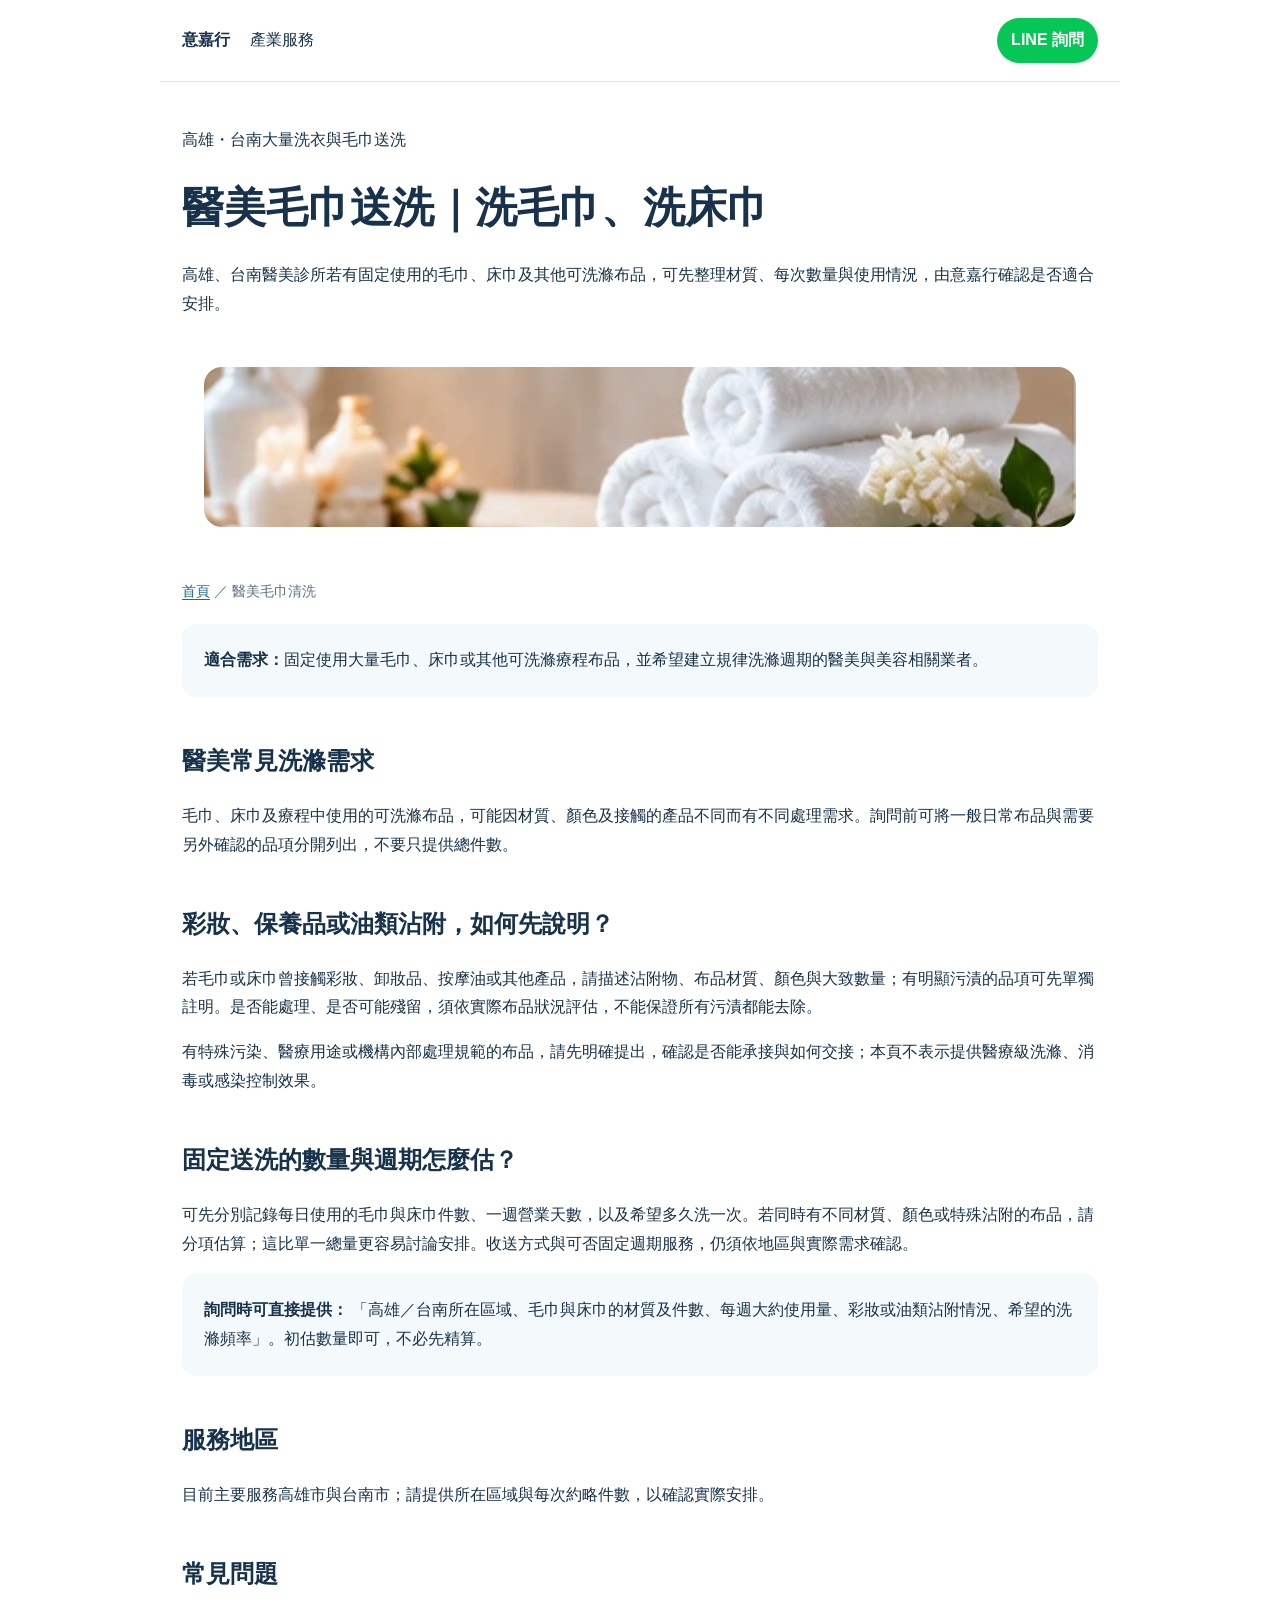
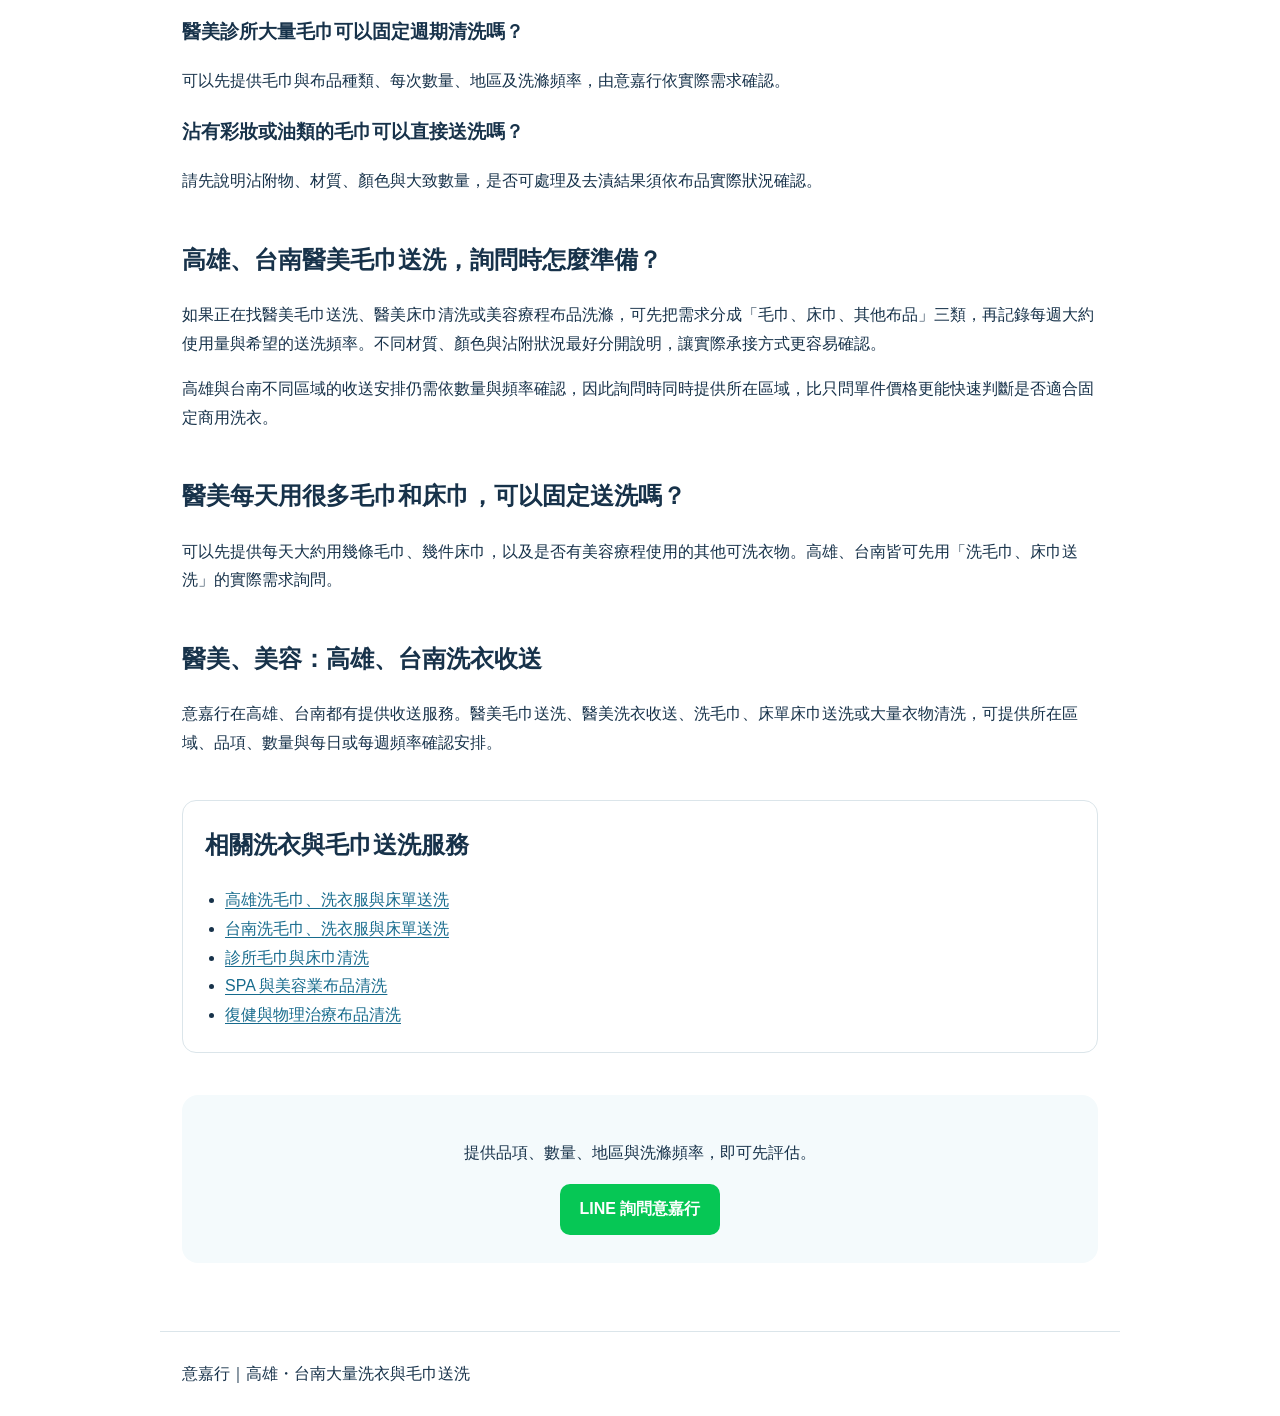
==== commit 39fb9202: "Add intrinsic dimensions to service image" ====
--- a/aesthetic-laundry.html
+++ b/aesthetic-laundry.html
@@ -161,7 +161,7 @@
       </p>
     </header>
     <figure class="service-photo">
-      <img src="service-linens.webp" alt="商用毛巾與床巾洗滌布品示意" loading="eager" decoding="async" />
+      <img src="service-linens.webp" width="451" height="160" alt="商用毛巾與床巾洗滌布品示意" loading="eager" decoding="async" />
     </figure>
     <main>
       <div class="breadcrumb"><a href="./">首頁</a> ／ 醫美毛巾清洗</div>
